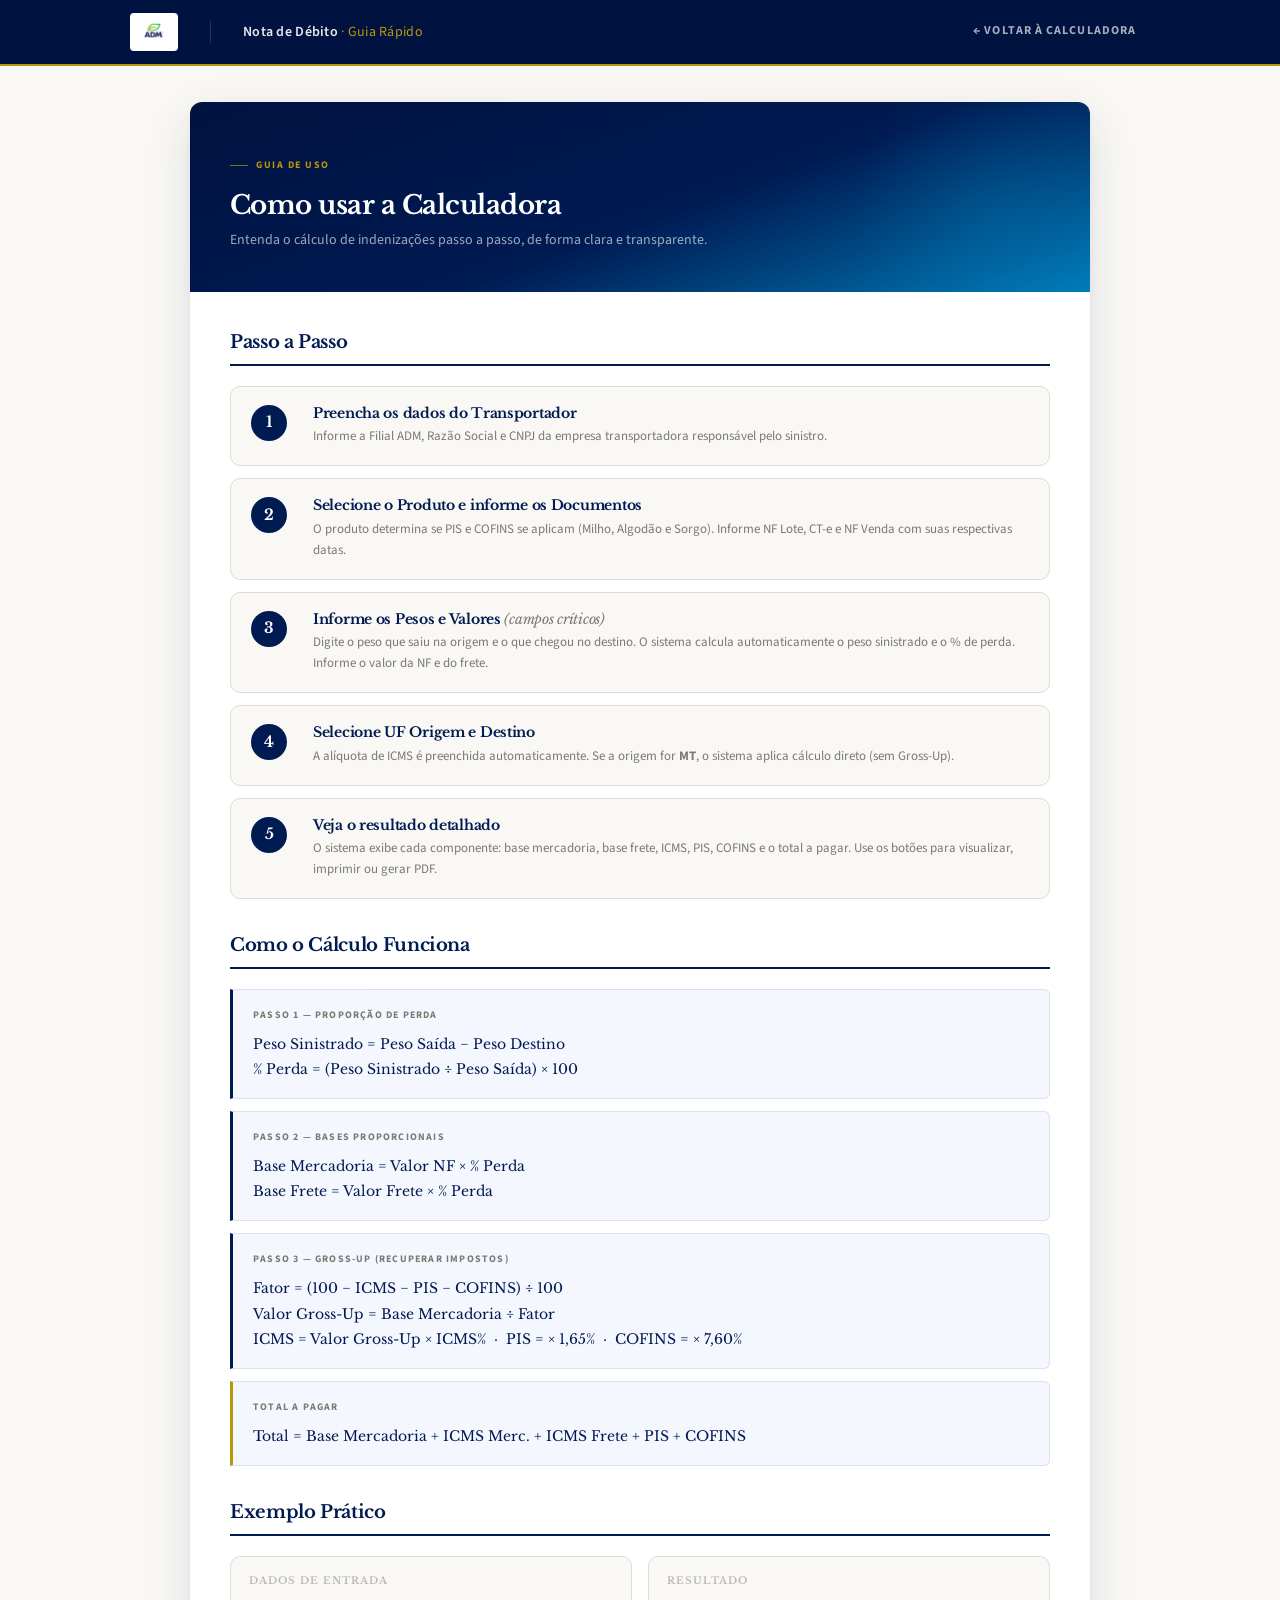
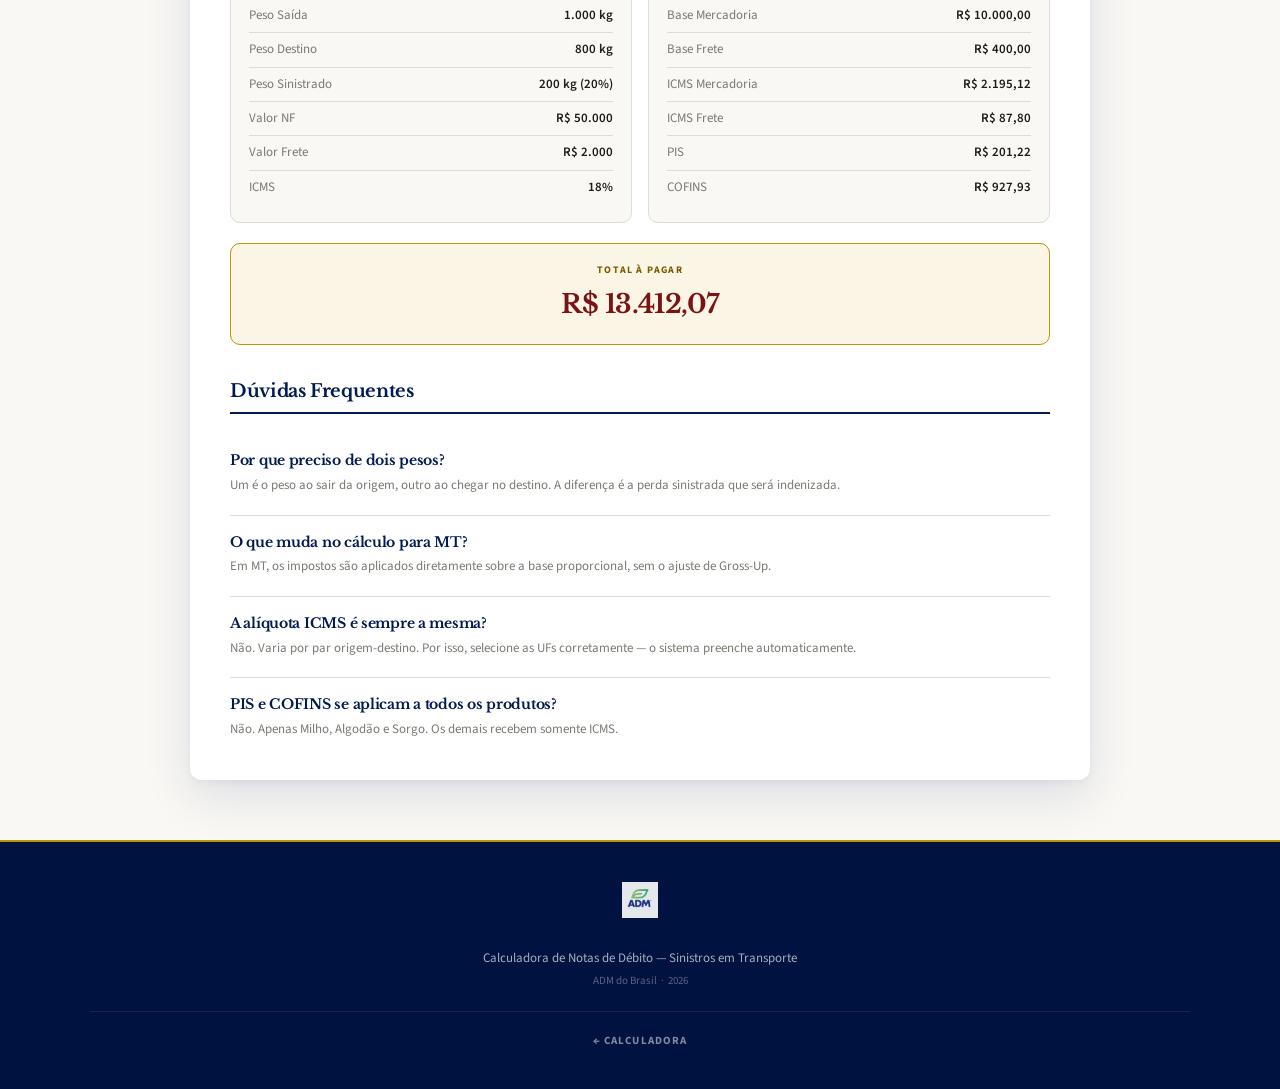
==== paginas/guia_rapido.html @ 2f870be3 "deploy disponibilizar calculadora de ICMS para sinistro de mercadoria  - exporttax repository" ====
<!DOCTYPE html>
<html lang="pt-BR">
<head>
  <meta charset="UTF-8">
  <meta name="viewport" content="width=device-width, initial-scale=1.0">
  <title>Guia Rápido — Nota de Débito · ADM</title>
  <link rel="icon" type="image/png" href="../img/adm-logo.png">
  <link rel="stylesheet" href="../css/style.css">
  <link rel="stylesheet" href="../css/guia.css">
</head>
<body>

<!-- ═══════════════ NAVBAR ═══════════════ -->
<nav class="navbar">
  <div class="navbar-container">
    <div class="navbar-brand">
      <div class="navbar-logo-wrap">
        <img src="../img/adm-logo.png" alt="ADM">
      </div>
      <div class="navbar-divider"></div>
      <h1 class="navbar-title">Nota de Débito <span>· Guia Rápido</span></h1>
    </div>
    <ul class="navbar-links">
      <li><a href="../index.html">← Voltar à Calculadora</a></li>
    </ul>
  </div>
</nav>

<!-- ═══════════════ CONTAINER ═══════════════ -->
<div class="guia-container">

  <!-- HERO -->
  <div class="guia-hero">
    <div class="guia-eyebrow">Guia de Uso</div>
    <h1>Como usar a Calculadora</h1>
    <p>Entenda o cálculo de indenizações passo a passo, de forma clara e transparente.</p>
  </div>

  <!-- CORPO -->
  <div class="guia-body">

    <h2 class="section-title">Passo a Passo</h2>
    <div class="passos">
      <div class="passo">
        <div class="passo-num">1</div>
        <div>
          <h3>Preencha os dados do Transportador</h3>
          <p>Informe a Filial ADM, Razão Social e CNPJ da empresa transportadora responsável pelo sinistro.</p>
        </div>
      </div>
      <div class="passo">
        <div class="passo-num">2</div>
        <div>
          <h3>Selecione o Produto e informe os Documentos</h3>
          <p>O produto determina se PIS e COFINS se aplicam (Milho, Algodão e Sorgo). Informe NF Lote, CT-e e NF Venda com suas respectivas datas.</p>
        </div>
      </div>
      <div class="passo">
        <div class="passo-num">3</div>
        <div>
          <h3>Informe os Pesos e Valores <em class="passo-obs">(campos críticos)</em></h3>
          <p>Digite o peso que saiu na origem e o que chegou no destino. O sistema calcula automaticamente o peso sinistrado e o % de perda. Informe o valor da NF e do frete.</p>
        </div>
      </div>
      <div class="passo">
        <div class="passo-num">4</div>
        <div>
          <h3>Selecione UF Origem e Destino</h3>
          <p>A alíquota de ICMS é preenchida automaticamente. Se a origem for <strong>MT</strong>, o sistema aplica cálculo direto (sem Gross-Up).</p>
        </div>
      </div>
      <div class="passo">
        <div class="passo-num">5</div>
        <div>
          <h3>Veja o resultado detalhado</h3>
          <p>O sistema exibe cada componente: base mercadoria, base frete, ICMS, PIS, COFINS e o total a pagar. Use os botões para visualizar, imprimir ou gerar PDF.</p>
        </div>
      </div>
    </div>

    <h2 class="section-title">Como o Cálculo Funciona</h2>

    <div class="formula">
      <span class="formula-label">Passo 1 — Proporção de perda</span>
      Peso Sinistrado = Peso Saída − Peso Destino<br>
      % Perda = (Peso Sinistrado ÷ Peso Saída) × 100
    </div>
    <div class="formula">
      <span class="formula-label">Passo 2 — Bases proporcionais</span>
      Base Mercadoria = Valor NF × % Perda<br>
      Base Frete = Valor Frete × % Perda
    </div>
    <div class="formula">
      <span class="formula-label">Passo 3 — Gross-Up (recuperar impostos)</span>
      Fator = (100 − ICMS − PIS − COFINS) ÷ 100<br>
      Valor Gross-Up = Base Mercadoria ÷ Fator<br>
      ICMS = Valor Gross-Up × ICMS% &nbsp;·&nbsp; PIS = × 1,65% &nbsp;·&nbsp; COFINS = × 7,60%
    </div>
    <div class="formula formula-gold">
      <span class="formula-label">Total a Pagar</span>
      Total = Base Mercadoria + ICMS Merc. + ICMS Frete + PIS + COFINS
    </div>

    <h2 class="section-title">Exemplo Prático</h2>

    <div class="exemplo-grid">
      <div class="exemplo-col">
        <h4>Dados de Entrada</h4>
        <div class="ex-linha"><span class="el">Peso Saída</span><span class="ev">1.000 kg</span></div>
        <div class="ex-linha"><span class="el">Peso Destino</span><span class="ev">800 kg</span></div>
        <div class="ex-linha"><span class="el">Peso Sinistrado</span><span class="ev">200 kg (20%)</span></div>
        <div class="ex-linha"><span class="el">Valor NF</span><span class="ev">R$ 50.000</span></div>
        <div class="ex-linha"><span class="el">Valor Frete</span><span class="ev">R$ 2.000</span></div>
        <div class="ex-linha"><span class="el">ICMS</span><span class="ev">18%</span></div>
      </div>
      <div class="exemplo-col">
        <h4>Resultado</h4>
        <div class="ex-linha"><span class="el">Base Mercadoria</span><span class="ev">R$ 10.000,00</span></div>
        <div class="ex-linha"><span class="el">Base Frete</span><span class="ev">R$ 400,00</span></div>
        <div class="ex-linha"><span class="el">ICMS Mercadoria</span><span class="ev">R$ 2.195,12</span></div>
        <div class="ex-linha"><span class="el">ICMS Frete</span><span class="ev">R$ 87,80</span></div>
        <div class="ex-linha"><span class="el">PIS</span><span class="ev">R$ 201,22</span></div>
        <div class="ex-linha"><span class="el">COFINS</span><span class="ev">R$ 927,93</span></div>
      </div>
    </div>

    <div class="total-box">
      <div class="tl">Total à Pagar</div>
      <div class="tv">R$ 13.412,07</div>
    </div>

    <h2 class="section-title">Dúvidas Frequentes</h2>

    <div class="faq-item">
      <h3>Por que preciso de dois pesos?</h3>
      <p>Um é o peso ao sair da origem, outro ao chegar no destino. A diferença é a perda sinistrada que será indenizada.</p>
    </div>
    <div class="faq-item">
      <h3>O que muda no cálculo para MT?</h3>
      <p>Em MT, os impostos são aplicados diretamente sobre a base proporcional, sem o ajuste de Gross-Up.</p>
    </div>
    <div class="faq-item">
      <h3>A alíquota ICMS é sempre a mesma?</h3>
      <p>Não. Varia por par origem-destino. Por isso, selecione as UFs corretamente — o sistema preenche automaticamente.</p>
    </div>
    <div class="faq-item">
      <h3>PIS e COFINS se aplicam a todos os produtos?</h3>
      <p>Não. Apenas Milho, Algodão e Sorgo. Os demais recebem somente ICMS.</p>
    </div>

  </div><!-- /guia-body -->
</div><!-- /guia-container -->

<!-- ═══════════════ FOOTER ═══════════════ -->
<footer class="footer">
  <div class="footer-content">
    <div class="footer-brand">
      <img src="../img/adm-logo.png" alt="ADM">
    </div>
    <div class="footer-center">
      <p>Calculadora de Notas de Débito &mdash; Sinistros em Transporte<br>
      <span>ADM do Brasil &nbsp;·&nbsp; 2026</span></p>
    </div>
    <ul class="footer-links">
      <li><a href="../index.html">← Calculadora</a></li>
    </ul>
  </div>
</footer>

</body>
</html>
---- css/style.css ----
/* ============================================================
   ADM NOTA DE DÉBITO — ENTERPRISE DESIGN SYSTEM
   Style: Swiss Modernism 2.0 · Trust & Authority
   Palette: Corporate Navy · Ivory · Gold
   Typography: Libre Baskerville + Source Sans 3
   ============================================================ */

@import url('https://fonts.googleapis.com/css2?family=Libre+Baskerville:ital,wght@0,400;0,700;1,400&family=Source+Sans+3:wght@300;400;500;600;700&display=swap');

/* ── TOKENS ─────────────────────────────────────────────── */
:root {
  --navy:        #001A52;
  --navy-dark:   #001240;
  --navy-deep:   #001240;
  --navy-mid:    #02337F;
  --sky:         #007DBA;

  --ivory:       #F9F8F4;
  --white:       #FFFFFF;
  --paper:       #F3F2EE;

  --gold:        #B8960C;
  --gold-light:  #E8D088;
  --gold-pale:   #FAF5E4;

  --leaf:        #B8960C;
  --sage:        #C8A951;

  --gray-50:     #F5F5F3;
  --gray-100:    #E8E8E4;
  --gray-300:    #BBBBB4;
  --gray-500:    #7A7A72;
  --gray-700:    #3E3E38;
  --gray-900:    #1C1C18;

  --danger:      #7A1414;
  --warning-bg:  #FDF8EC;
  --warning-bd:  #C8A951;
  --warning-tx:  #7A5A00;

  --font-serif:  'Libre Baskerville', Georgia, serif;
  --font-sans:   'Source Sans 3', 'Helvetica Neue', Arial, sans-serif;

  --radius-sm:   2px;
  --radius:      3px;
  --radius-md:   6px;
  --radius-lg:   10px;

  --shadow-xs:   0 1px 2px rgba(1,33,105,0.06);
  --shadow-sm:   0 2px 8px rgba(1,33,105,0.08);
  --shadow-md:   0 6px 20px rgba(1,33,105,0.12);
  --shadow-lg:   0 16px 48px rgba(1,33,105,0.16);

  --border:      #DDDDD6;
  --transition:  0.18s cubic-bezier(0.4,0,0.2,1);
}

/* ── RESET ───────────────────────────────────────────────── */
*,*::before,*::after { box-sizing:border-box; margin:0; padding:0; }

html { scroll-behavior: smooth; }

body {
  font-family: var(--font-sans);
  font-size: 15px;
  line-height: 1.65;
  color: var(--gray-700);
  background: var(--ivory);
  -webkit-font-smoothing: antialiased;
  min-height: 100vh;
}

/* ── TYPOGRAPHY ──────────────────────────────────────────── */
h1,h2,h3,h4 {
  font-family: var(--font-serif);
  color: var(--navy);
  line-height: 1.2;
  letter-spacing: -0.02em;
}
h1 { font-size: 28px; }
h2 { font-size: 20px; }
h3 { font-size: 16px; }

/* ── NAVBAR ──────────────────────────────────────────────── */
.navbar {
  background: var(--navy-dark);
  position: sticky;
  top: 0;
  z-index: 100;
  border-bottom: 2px solid var(--gold);
}

.navbar-container {
  max-width: 1100px;
  margin: 0 auto;
  padding: 0 40px;
  height: 64px;
  display: flex;
  align-items: center;
  justify-content: space-between;
}

.navbar-brand {
  display: flex;
  align-items: center;
  gap: 16px;
}

.navbar-brand .logo-wrap {
  background: white;
  border-radius: var(--radius-sm);
  padding: 5px 10px;
  display: flex;
  align-items: center;
  line-height: 0;
}

.navbar-brand .logo-wrap img {
  height: 28px;
  width: auto;
  display: block;
}

.navbar-brand h1 {
  font-family: var(--font-sans);
  font-size: 14px;
  font-weight: 600;
  color: rgba(255,255,255,0.9);
  letter-spacing: 0.02em;
  margin: 0;
}

.navbar-brand h1 span {
  color: var(--gold);
  font-weight: 400;
}

.navbar-divider {
  width: 1px;
  height: 22px;
  background: rgba(255,255,255,0.15);
}

.navbar-links {
  list-style: none;
  display: flex;
  gap: 2px;
}

.navbar-links a {
  display: block;
  padding: 8px 14px;
  font-family: var(--font-sans);
  font-size: 12px;
  font-weight: 700;
  letter-spacing: 0.09em;
  text-transform: uppercase;
  color: rgba(255,255,255,0.65);
  text-decoration: none;
  border-radius: var(--radius-sm);
  transition: var(--transition);
  border-bottom: 2px solid transparent;
}

.navbar-links a:hover {
  color: white;
  background: rgba(255,255,255,0.07);
}

.navbar-links a.active {
  color: white;
  border-bottom-color: var(--gold);
}
/* ── NAVBAR — COMPONENTES ──────────────────────────────── */
.navbar-logo-wrap {
  background: white;
  border-radius: 4px;
  padding: 5px 10px;
  display: flex;
  align-items: center;
  flex-shrink: 0;
  line-height: 0;
}

.navbar-logo-wrap img {
  height: 28px;
  width: auto;
  display: block;
}

.navbar-divider {
  width: 1px;
  height: 22px;
  background: rgba(255, 255, 255, 0.15);
  margin: 0 16px;
  flex-shrink: 0;
}

.navbar-title {
  margin: 0;
  font-family: var(--font-sans);
  font-size: 14px;
  font-weight: 600;
  color: rgba(255, 255, 255, 0.9);
  letter-spacing: 0.02em;
}

.navbar-title span {
  color: var(--gold);
  font-weight: 400;
}


/* ── LAYOUT ──────────────────────────────────────────────── */
/* Container "painel flutuante" — o quadrado branco com sombra */
.container {
  max-width: 1100px;
  margin: 40px auto;
  background: var(--white);
  border-radius: 12px;
  box-shadow: 0 4px 6px rgba(1,33,105,0.04), 0 16px 48px rgba(1,33,105,0.12);
  overflow: hidden;
  animation: fadeUp 0.35s cubic-bezier(0.4,0,0.2,1) both;
}

@keyframes fadeUp {
  from { opacity:0; transform:translateY(14px); }
  to   { opacity:1; transform:translateY(0); }
}

.site-wrap {
  max-width: 1100px;
  margin: 0 auto;
  padding: 40px 40px 80px;
}

@media (max-width: 768px) {
  .navbar-container { padding: 0 20px; }
  .site-wrap { padding: 24px 20px 60px; }
}

/* ── HERO ────────────────────────────────────────────────── */
.page-hero {
  background: var(--navy-dark);
  padding: 52px 40px 44px;
  position: relative;
  overflow: hidden;
}

/* linha dourada decorativa */
.page-hero::after {
  content: '';
  position: absolute;
  left: 0; bottom: 0; right: 0;
  height: 1px;
  background: linear-gradient(90deg, transparent, var(--gold), transparent);
  opacity: 0.5;
}

/* círculos sutis */
.page-hero-circle {
  position: absolute;
  border-radius: 50%;
  pointer-events: none;
}
.page-hero-circle.c1 {
  right: -80px; bottom: -80px;
  width: 360px; height: 360px;
  background: radial-gradient(circle, rgba(0,125,186,0.18) 0%, transparent 70%);
}
.page-hero-circle.c2 {
  right: 120px; top: -60px;
  width: 220px; height: 220px;
  background: radial-gradient(circle, rgba(200,169,81,0.1) 0%, transparent 70%);
}

.hero-eyebrow {
  display: inline-flex;
  align-items: center;
  gap: 8px;
  margin-bottom: 20px;
  font-family: var(--font-sans);
  font-size: 10px;
  font-weight: 700;
  letter-spacing: 0.15em;
  text-transform: uppercase;
  color: var(--gold);
}

.hero-eyebrow::before {
  content: '';
  display: block;
  width: 20px;
  height: 1px;
  background: var(--gold);
  opacity: 0.6;
}

.page-hero h1 {
  color: white;
  font-size: 30px;
  font-weight: 700;
  margin-bottom: 10px;
  font-family: var(--font-serif);
}

.page-hero h1 em {
  color: var(--gold);
  font-style: italic;
}

.page-hero p {
  color: rgba(255,255,255,0.58);
  font-size: 14px;
  letter-spacing: 0.02em;
  margin: 0;
}

/* ── SECTION DIVIDER ─────────────────────────────────────── */
.sect-divider {
  display: flex;
  align-items: center;
  gap: 14px;
  margin: 32px 0 18px;
}

.sect-divider::before,
.sect-divider::after {
  content: ''; flex: 1;
  height: 1px;
  background: var(--border);
}

.sect-divider span {
  font-size: 10px;
  font-weight: 700;
  letter-spacing: 0.14em;
  text-transform: uppercase;
  color: var(--gray-300);
  white-space: nowrap;
}

/* ── CARDS ───────────────────────────────────────────────── */
.card {
  background: var(--white);
  border: 1px solid var(--border);
  border-radius: var(--radius-lg);
  box-shadow: var(--shadow-xs);
  margin-bottom: 20px;
  overflow: hidden;
  transition: box-shadow var(--transition);
}

.card:hover { box-shadow: var(--shadow-sm); }

.card-header {
  display: flex;
  align-items: center;
  gap: 14px;
  padding: 18px 24px;
  background: var(--ivory);
  border-bottom: 1px solid var(--border);
  position: relative;
}

.card-header::before {
  content: '';
  position: absolute;
  left: 0; top: 0; bottom: 0;
  width: 3px;
  background: var(--navy);
}

.card-icon {
  width: 32px; height: 32px;
  background: var(--navy);
  border-radius: var(--radius);
  display: flex; align-items: center; justify-content: center;
  flex-shrink: 0;
  color: white;
}

.card-icon svg { width: 16px; height: 16px; fill: none; stroke: white; stroke-width: 1.8; stroke-linecap: round; stroke-linejoin: round; }

.card-header h2 {
  font-family: var(--font-sans);
  font-size: 13px;
  font-weight: 700;
  letter-spacing: 0.08em;
  text-transform: uppercase;
  color: var(--navy);
  margin: 0;
}

.card-body { padding: 24px; }

/* card accent variants */
.card-primary  .card-header::before { background: var(--navy); }
.card-info     .card-header::before { background: var(--sky); }
.card-warning  .card-header::before { background: var(--gold); }
.card-success  .card-header::before { background: var(--gold); }
.card-secondary .card-header::before { background: var(--gray-300); }
.card-result   .card-header::before { background: var(--danger); }
.card-result:hover { box-shadow: var(--shadow-sm); }

/* ── FORM ────────────────────────────────────────────────── */
.form-row {
  display: flex;
  gap: 20px;
  flex-wrap: wrap;
}

.form-row .form-group { flex: 1; min-width: 200px; }

.form-group { margin-bottom: 20px; }

label {
  display: block;
  font-size: 11px;
  font-weight: 700;
  letter-spacing: 0.1em;
  text-transform: uppercase;
  color: var(--gray-500);
  margin-bottom: 6px;
}

input, select {
  width: 100%;
  padding: 10px 13px;
  font-family: var(--font-sans);
  font-size: 14px;
  color: var(--gray-900);
  background: var(--white);
  border: 1.5px solid var(--gray-100);
  border-radius: var(--radius);
  transition: border-color var(--transition), box-shadow var(--transition);
  appearance: none;
  -webkit-appearance: none;
}

select {
  background-image: url("data:image/svg+xml,%3Csvg xmlns='http://www.w3.org/2000/svg' width='12' height='8'%3E%3Cpath d='M1 1l5 5 5-5' stroke='%237A7A72' stroke-width='1.5' fill='none' stroke-linecap='round'/%3E%3C/svg%3E");
  background-repeat: no-repeat;
  background-position: right 13px center;
  padding-right: 36px;
  cursor: pointer;
}

input::placeholder { color: var(--gray-300); font-weight: 300; }

input:hover, select:hover { border-color: var(--sky); }

input:focus, select:focus {
  outline: none;
  border-color: var(--navy);
  box-shadow: 0 0 0 3px rgba(1,33,105,0.09);
}

input[readonly] {
  background: var(--gray-50);
  border-color: var(--gray-100);
  color: var(--gray-700);
  font-weight: 600;
  cursor: default;
}

input[readonly]:hover, input[readonly]:focus {
  border-color: var(--gray-100);
  box-shadow: none;
}

/* ── GRID PESOS ──────────────────────────────────────────── */
.grid-pesos {
  display: grid;
  grid-template-columns: repeat(4, 1fr);
  gap: 16px;
  margin-bottom: 20px;
}

@media (max-width: 900px) { .grid-pesos { grid-template-columns: 1fr 1fr; } }
@media (max-width: 520px) { .grid-pesos { grid-template-columns: 1fr; } }

/* ── INFO BOXES ──────────────────────────────────────────── */
.info-box {
  display: flex;
  align-items: flex-start;
  gap: 12px;
  background: #EEF4FF;
  border-left: 3px solid var(--navy);
  border-radius: 0 var(--radius) var(--radius) 0;
  padding: 12px 16px;
  margin-bottom: 18px;
  font-size: 13px;
  color: var(--navy);
  line-height: 1.5;
}

.info-box svg { width:16px; height:16px; flex-shrink:0; margin-top:1px; stroke:var(--navy); fill:none; stroke-width:2; stroke-linecap:round; }

.info-box-warning {
  background: var(--warning-bg);
  border-left-color: var(--warning-bd);
  color: var(--warning-tx);
}

.info-box-warning svg { stroke: var(--warning-bd); }

.aviso-inline {
  display: flex;
  align-items: center;
  gap: 10px;
  background: var(--warning-bg);
  border-left: 3px solid var(--warning-bd);
  border-radius: 0 var(--radius) var(--radius) 0;
  padding: 11px 16px;
  font-size: 13px;
  color: var(--warning-tx);
  font-weight: 500;
  margin-bottom: 18px;
}

/* ── RESULTADO ───────────────────────────────────────────── */
.detalhe-bloco {
  background: #F5F7FF;
  border: 1px solid rgba(1,33,105,0.09);
  border-left: 3px solid var(--navy);
  border-radius: 0 var(--radius-md) var(--radius-md) 0;
  padding: 18px 22px;
  margin-bottom: 14px;
}

.detalhe-titulo {
  font-size: 10px;
  font-weight: 700;
  letter-spacing: 0.12em;
  text-transform: uppercase;
  color: var(--navy);
  margin-bottom: 12px;
  padding-bottom: 10px;
  border-bottom: 1px solid rgba(1,33,105,0.08);
}

.detalhe-linha {
  display: flex;
  justify-content: space-between;
  align-items: center;
  padding: 9px 0;
  border-bottom: 1px solid rgba(1,33,105,0.05);
  font-size: 14px;
}

.detalhe-linha:last-child { border-bottom: none; padding-bottom: 0; }
.detalhe-linha.indent { padding-left: 16px; }
.detalhe-linha .dl { color: var(--gray-500); }
.detalhe-linha .dv {
  font-family: var(--font-serif);
  font-weight: 700;
  color: var(--navy);
  font-size: 15px;
  letter-spacing: -0.02em;
}

/* resultado cards */
.resultado-grid {
  display: grid;
  grid-template-columns: 1fr 1fr;
  gap: 16px;
  margin-bottom: 22px;
}

@media (max-width: 560px) { .resultado-grid { grid-template-columns: 1fr; } }

.res-card {
  background: var(--gray-50);
  border: 1px solid var(--border);
  border-radius: var(--radius-md);
  padding: 18px 20px;
}

.res-card label {
  font-size: 10px;
  font-weight: 700;
  letter-spacing: 0.12em;
  text-transform: uppercase;
  color: var(--gray-300);
  margin-bottom: 6px;
  display: block;
}

.res-card input[readonly] {
  border: none;
  background: transparent;
  padding: 0;
  font-size: 20px;
  font-family: var(--font-serif);
  font-weight: 700;
  color: var(--navy);
  width: 100%;
  box-shadow: none;
}

.res-card input[readonly]:hover,
.res-card input[readonly]:focus { box-shadow: none; outline: none; border: none; }

.res-card.total {
  background: var(--gold-pale);
  border: 1.5px solid var(--gold);
  grid-column: 1 / -1;
}

.res-card.total label { color: var(--warning-tx); }

.res-card.total input[readonly] {
  font-size: 28px;
  color: var(--danger);
}

/* ── BUTTONS ─────────────────────────────────────────────── */
.botoes-acao {
  display: flex;
  gap: 12px;
  flex-wrap: wrap;
  margin-top: 24px;
}

.btn {
  display: inline-flex;
  align-items: center;
  justify-content: center;
  gap: 8px;
  padding: 11px 24px;
  font-family: var(--font-sans);
  font-size: 12px;
  font-weight: 700;
  letter-spacing: 0.09em;
  text-transform: uppercase;
  border: 2px solid transparent;
  border-radius: var(--radius);
  cursor: pointer;
  transition: var(--transition);
  flex: 1;
  min-width: 140px;
}

.btn svg { width:15px; height:15px; stroke:currentColor; fill:none; stroke-width:1.8; stroke-linecap:round; }

.btn:active { transform: translateY(1px); }

.btn-primary {
  background: var(--navy);
  color: white;
  border-color: var(--navy);
}
.btn-primary:hover { background: var(--navy-dark); border-color: var(--navy-dark); box-shadow: var(--shadow-sm); }

.btn-secondary {
  background: white;
  color: var(--navy);
  border-color: var(--navy);
}
.btn-secondary:hover { background: var(--navy); color: white; }

.btn-tertiary {
  background: var(--navy-mid);
  color: white;
  border-color: var(--navy-mid);
}
.btn-tertiary:hover { background: #001240; border-color: #001240; box-shadow: var(--shadow-sm); }

/* ── FAQ ─────────────────────────────────────────────────── */
.faq-item {
  padding: 20px 0;
  border-bottom: 1px solid var(--gray-100);
}
.faq-item:last-child { border-bottom: none; padding-bottom: 0; }

.faq-item h3 {
  font-family: var(--font-serif);
  font-size: 15px;
  color: var(--navy);
  margin-bottom: 7px;
  transition: color var(--transition);
}

.faq-item:hover h3 { color: var(--sky); }

.faq-item p {
  font-size: 14px;
  color: var(--gray-500);
  line-height: 1.65;
  margin: 0;
}

/* ── INVOICE ─────────────────────────────────────────────── */
.invoice {
  background: white;
  padding: 48px;
  border: 1px solid var(--border);
  border-radius: var(--radius-lg);
  font-family: var(--font-sans);
}

/* ── FOOTER ──────────────────────────────────────────────── */
.footer {
  background: var(--navy-dark);
  border-top: 2px solid var(--gold);
  padding: 40px 40px 36px;
  margin-top: 60px;
}

.footer-content {
  max-width: 1100px;
  margin: 0 auto;
  display: flex;
  flex-direction: column;
  align-items: center;
  gap: 20px;
  text-align: center;
}

.footer-brand img {
  height: 36px;
  width: auto;
  mix-blend-mode: screen;
  opacity: 0.9;
}

.footer-center p {
  font-size: 13px;
  color: rgba(255,255,255,0.65);
  margin: 0;
  line-height: 1.7;
}

.footer-center p span {
  font-size: 11px;
  color: rgba(255,255,255,0.35);
}

.footer-links {
  display: flex;
  gap: 32px;
  list-style: none;
  flex-wrap: wrap;
  justify-content: center;
  padding-top: 16px;
  border-top: 1px solid rgba(255,255,255,0.08);
  width: 100%;
}

.footer-links a {
  font-size: 11px;
  font-weight: 700;
  letter-spacing: 0.1em;
  text-transform: uppercase;
  color: rgba(255,255,255,0.5);
  text-decoration: none;
  transition: color var(--transition);
}

.footer-links a:hover { color: var(--gold); }

@media (max-width: 640px) {
  .footer-content { flex-direction: column; text-align: center; }
  .footer-links { justify-content: center; flex-wrap: wrap; }
  .navbar-links { display: none; }
}

/* ── PRINT ───────────────────────────────────────────────── */
@media print {
  .navbar, .footer, .botoes-acao { display: none !important; }
  body { background: white; }
  .card { box-shadow: none; break-inside: avoid; }
  .invoice { border: none; padding: 0; }
}
---- css/guia.css ----
/* ============================================================
   GUIA.CSS — Guia Rápido de Uso
   Estilos específicos do guia_rapido.html
   Depende de: style.css
   ============================================================ */

/* ── WRAPPER DO GUIA ───────────────────────────────────── */
.guia-container {
    max-width: 900px;
    margin: 36px auto;
    background: var(--white);
    border-radius: 12px;
    box-shadow: 0 4px 6px rgba(1, 33, 105, 0.04),
                0 16px 48px rgba(1, 33, 105, 0.12);
    overflow: hidden;
    animation: fadeUp 0.35s cubic-bezier(0.4, 0, 0.2, 1) both;
}

/* ── HERO DO GUIA ──────────────────────────────────────── */
.guia-hero {
    background: linear-gradient(160deg, #001240 0%, #001A52 55%, #007DBA 100%);
    padding: 48px 40px 40px;
    position: relative;
    overflow: hidden;
}

.guia-hero::after {
    content: '';
    position: absolute;
    right: -40px;
    bottom: -60px;
    width: 280px;
    height: 280px;
    border-radius: 50%;
    background: radial-gradient(circle, rgba(0, 125, 186, 0.2) 0%, transparent 70%);
    pointer-events: none;
}

.guia-eyebrow {
    display: inline-flex;
    align-items: center;
    gap: 8px;
    font-size: 10px;
    font-weight: 700;
    letter-spacing: 0.15em;
    text-transform: uppercase;
    color: var(--gold);
    margin-bottom: 16px;
}

.guia-eyebrow::before {
    content: '';
    display: block;
    width: 18px;
    height: 1px;
    background: var(--gold);
    opacity: 0.7;
}

.guia-hero h1 {
    color: var(--white);
    font-family: var(--font-serif);
    font-size: 26px;
    margin-bottom: 8px;
    letter-spacing: -0.02em;
}

.guia-hero p {
    color: rgba(255, 255, 255, 0.62);
    font-size: 14px;
    margin: 0;
}

/* ── CORPO DO GUIA ─────────────────────────────────────── */
.guia-body {
    padding: 40px;
}

@media (max-width: 768px) {
    .guia-hero { padding: 36px 24px 32px; }
    .guia-body  { padding: 24px; }
}

/* ── TÍTULO DE SEÇÃO ───────────────────────────────────── */
.section-title {
    font-family: var(--font-serif);
    font-size: 18px;
    color: var(--navy);
    margin: 36px 0 20px;
    padding-bottom: 10px;
    border-bottom: 2px solid var(--navy);
}

.section-title:first-child { margin-top: 0; }

/* ── PASSOS ────────────────────────────────────────────── */
.passos { display: grid; gap: 12px; }

.passo {
    display: grid;
    grid-template-columns: 44px 1fr;
    gap: 18px;
    align-items: start;
    background: var(--ivory);
    border: 1px solid var(--border);
    border-radius: var(--radius-lg);
    padding: 18px 20px;
    transition: box-shadow var(--transition), transform var(--transition);
}

.passo:hover {
    box-shadow: 0 4px 16px rgba(1, 33, 105, 0.1);
    transform: translateX(3px);
}

.passo-num {
    width: 36px;
    height: 36px;
    background: var(--navy);
    color: var(--white);
    border-radius: 50%;
    display: flex;
    align-items: center;
    justify-content: center;
    font-family: var(--font-serif);
    font-size: 15px;
    font-weight: 700;
    flex-shrink: 0;
}

.passo h3 {
    font-size: 14px;
    color: var(--navy);
    margin-bottom: 5px;
}

.passo p {
    font-size: 13px;
    color: var(--gray-500);
    margin: 0;
    line-height: 1.6;
}

.passo-obs {
    font-weight: 400;
    color: var(--gray-500);
    font-style: italic;
}

/* ── BLOCOS DE FÓRMULA ─────────────────────────────────── */
.formula {
    background: #F5F7FF;
    border: 1px solid rgba(1, 33, 105, 0.1);
    border-left: 3px solid var(--navy);
    border-radius: 0 var(--radius-md) var(--radius-md) 0;
    padding: 16px 20px;
    margin: 12px 0;
    font-size: 14px;
    color: var(--navy);
    font-family: var(--font-serif);
    line-height: 1.8;
}

.formula.formula-gold {
    border-left-color: var(--gold);
}

.formula-label {
    font-family: var(--font-sans);
    font-size: 10px;
    font-weight: 700;
    letter-spacing: 0.12em;
    text-transform: uppercase;
    color: var(--gray-500);
    margin-bottom: 8px;
    display: block;
}

/* ── GRID DE EXEMPLO ───────────────────────────────────── */
.exemplo-grid {
    display: grid;
    grid-template-columns: 1fr 1fr;
    gap: 16px;
    margin: 16px 0;
}

@media (max-width: 600px) { .exemplo-grid { grid-template-columns: 1fr; } }

.exemplo-col {
    background: var(--ivory);
    border: 1px solid var(--border);
    border-radius: var(--radius-lg);
    padding: 18px;
}

.exemplo-col h4 {
    font-size: 10px;
    font-weight: 700;
    letter-spacing: 0.1em;
    text-transform: uppercase;
    color: var(--gray-300);
    margin-bottom: 12px;
}

.ex-linha {
    display: flex;
    justify-content: space-between;
    padding: 6px 0;
    border-bottom: 1px solid var(--border);
    font-size: 13px;
}

.ex-linha:last-child { border-bottom: none; }

.ex-linha .el { color: var(--gray-500); }
.ex-linha .ev { font-weight: 600; color: var(--gray-900); }

/* ── TOTAL DESTAQUE ────────────────────────────────────── */
.total-box {
    background: var(--gold-pale);
    border: 1.5px solid var(--gold);
    border-radius: var(--radius-lg);
    padding: 18px 24px;
    text-align: center;
    margin: 20px 0;
}

.total-box .tl {
    font-size: 10px;
    font-weight: 700;
    letter-spacing: 0.12em;
    text-transform: uppercase;
    color: var(--warning-tx);
    margin-bottom: 4px;
}

.total-box .tv {
    font-family: var(--font-serif);
    font-size: 26px;
    font-weight: 700;
    color: var(--danger);
    letter-spacing: -0.02em;
}

/* ── FAQ DO GUIA ───────────────────────────────────────── */
.faq-item {
    padding: 18px 0;
    border-bottom: 1px solid var(--border);
}

.faq-item:last-child { border-bottom: none; padding-bottom: 0; }

.faq-item h3 {
    font-family: var(--font-serif);
    font-size: 14px;
    color: var(--navy);
    margin-bottom: 6px;
    transition: color var(--transition);
}

.faq-item:hover h3 { color: var(--sky); }

.faq-item p {
    font-size: 13px;
    color: var(--gray-500);
    line-height: 1.65;
    margin: 0;
}
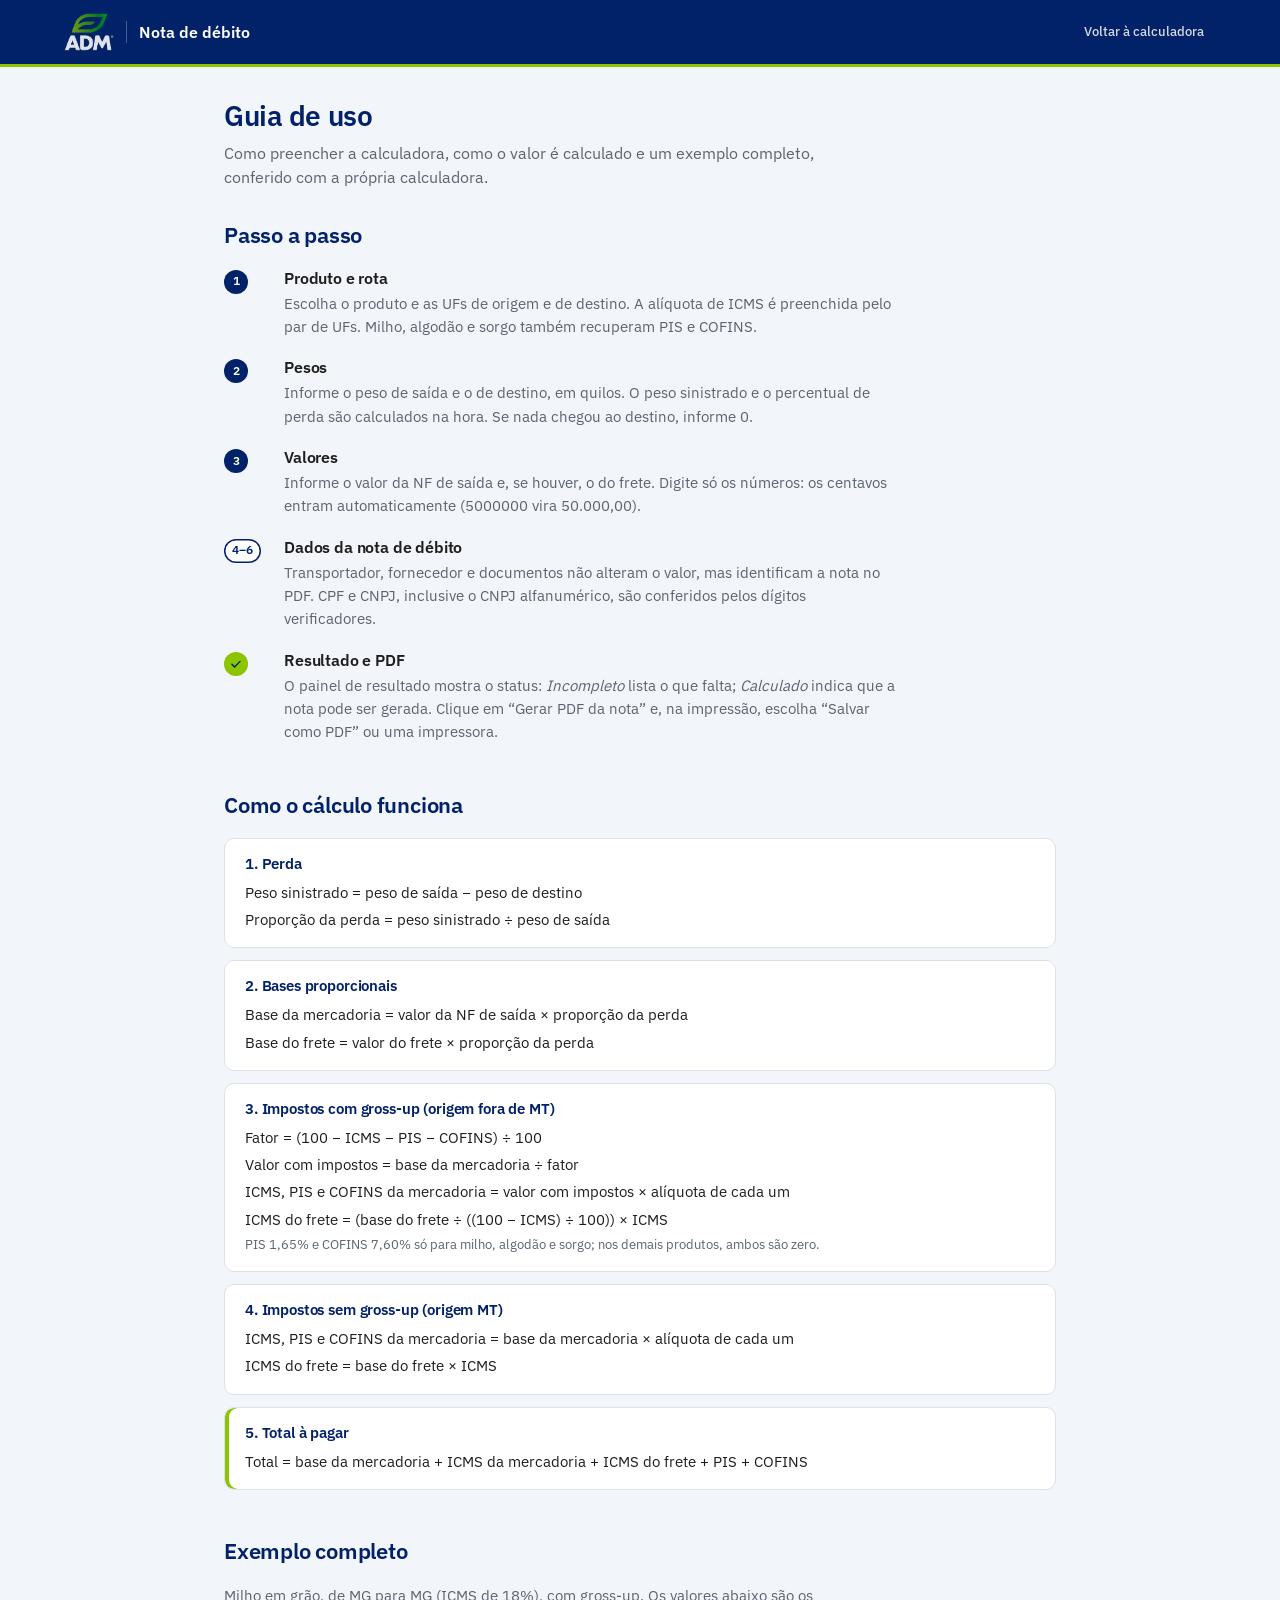
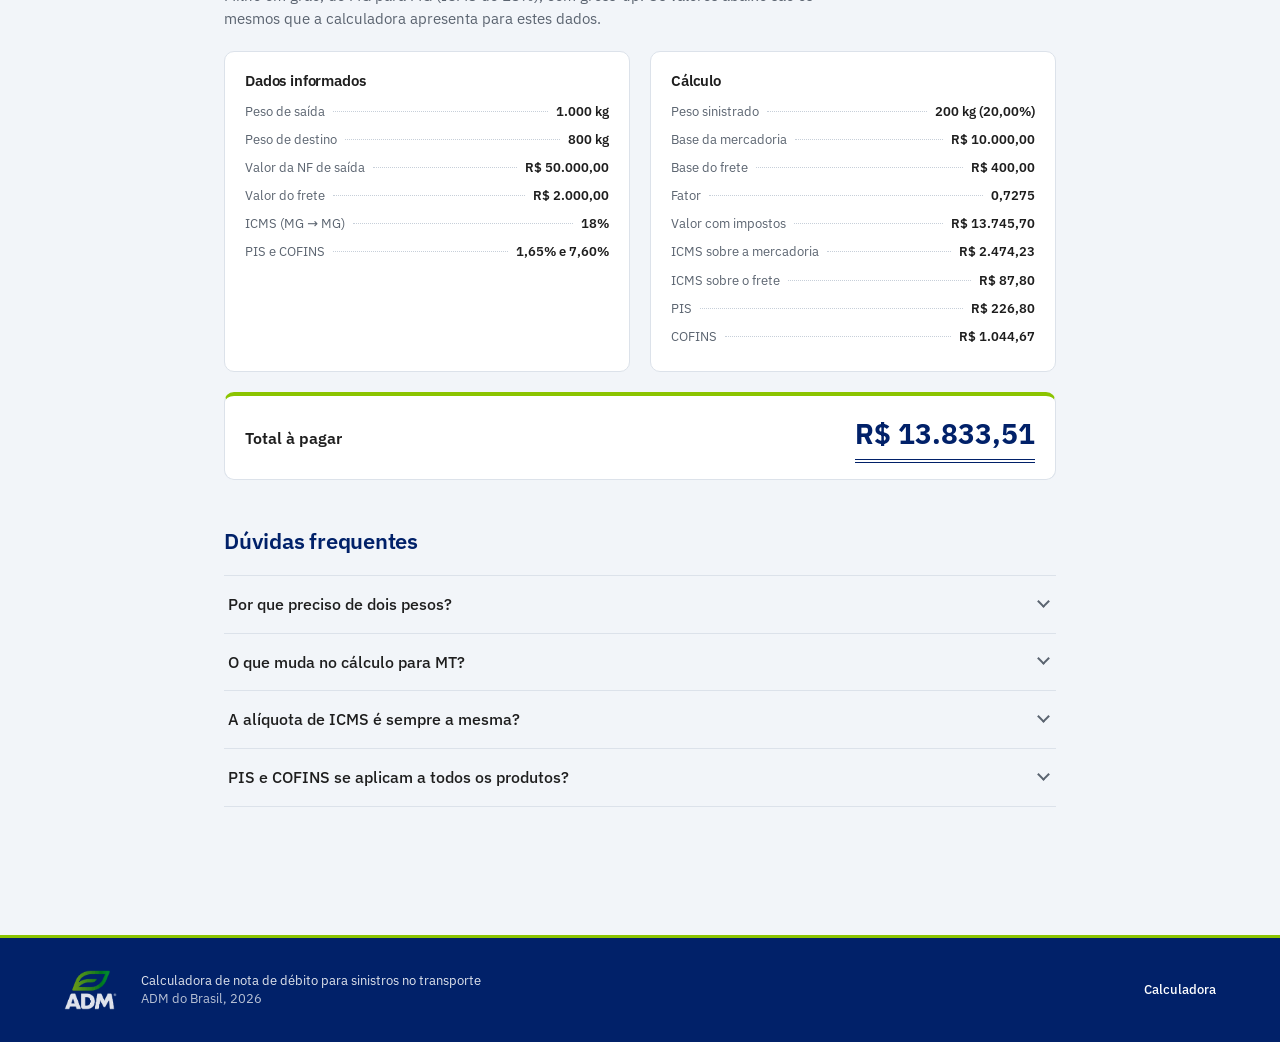
==== commit c5c48880: "Add files via upload" ====
--- a/paginas/guia_rapido.html
+++ b/paginas/guia_rapido.html
@@ -1,171 +1,195 @@
-<!DOCTYPE html>
-<html lang="pt-BR">
-<head>
-  <meta charset="UTF-8">
-  <meta name="viewport" content="width=device-width, initial-scale=1.0">
-  <title>Guia Rápido — Nota de Débito · ADM</title>
-  <link rel="icon" type="image/png" href="../img/adm-logo.png">
-  <link rel="stylesheet" href="../css/style.css">
-  <link rel="stylesheet" href="../css/guia.css">
-</head>
-<body>
-
-<!-- ═══════════════ NAVBAR ═══════════════ -->
-<nav class="navbar">
-  <div class="navbar-container">
-    <div class="navbar-brand">
-      <div class="navbar-logo-wrap">
-        <img src="../img/adm-logo.png" alt="ADM">
-      </div>
-      <div class="navbar-divider"></div>
-      <h1 class="navbar-title">Nota de Débito <span>· Guia Rápido</span></h1>
-    </div>
-    <ul class="navbar-links">
-      <li><a href="../index.html">← Voltar à Calculadora</a></li>
-    </ul>
-  </div>
-</nav>
-
-<!-- ═══════════════ CONTAINER ═══════════════ -->
-<div class="guia-container">
-
-  <!-- HERO -->
-  <div class="guia-hero">
-    <div class="guia-eyebrow">Guia de Uso</div>
-    <h1>Como usar a Calculadora</h1>
-    <p>Entenda o cálculo de indenizações passo a passo, de forma clara e transparente.</p>
-  </div>
-
-  <!-- CORPO -->
-  <div class="guia-body">
-
-    <h2 class="section-title">Passo a Passo</h2>
-    <div class="passos">
-      <div class="passo">
-        <div class="passo-num">1</div>
-        <div>
-          <h3>Preencha os dados do Transportador</h3>
-          <p>Informe a Filial ADM, Razão Social e CNPJ da empresa transportadora responsável pelo sinistro.</p>
-        </div>
-      </div>
-      <div class="passo">
-        <div class="passo-num">2</div>
-        <div>
-          <h3>Selecione o Produto e informe os Documentos</h3>
-          <p>O produto determina se PIS e COFINS se aplicam (Milho, Algodão e Sorgo). Informe NF Lote, CT-e e NF Venda com suas respectivas datas.</p>
-        </div>
-      </div>
-      <div class="passo">
-        <div class="passo-num">3</div>
-        <div>
-          <h3>Informe os Pesos e Valores <em class="passo-obs">(campos críticos)</em></h3>
-          <p>Digite o peso que saiu na origem e o que chegou no destino. O sistema calcula automaticamente o peso sinistrado e o % de perda. Informe o valor da NF e do frete.</p>
-        </div>
-      </div>
-      <div class="passo">
-        <div class="passo-num">4</div>
-        <div>
-          <h3>Selecione UF Origem e Destino</h3>
-          <p>A alíquota de ICMS é preenchida automaticamente. Se a origem for <strong>MT</strong>, o sistema aplica cálculo direto (sem Gross-Up).</p>
-        </div>
-      </div>
-      <div class="passo">
-        <div class="passo-num">5</div>
-        <div>
-          <h3>Veja o resultado detalhado</h3>
-          <p>O sistema exibe cada componente: base mercadoria, base frete, ICMS, PIS, COFINS e o total a pagar. Use os botões para visualizar, imprimir ou gerar PDF.</p>
-        </div>
-      </div>
-    </div>
-
-    <h2 class="section-title">Como o Cálculo Funciona</h2>
-
-    <div class="formula">
-      <span class="formula-label">Passo 1 — Proporção de perda</span>
-      Peso Sinistrado = Peso Saída − Peso Destino<br>
-      % Perda = (Peso Sinistrado ÷ Peso Saída) × 100
-    </div>
-    <div class="formula">
-      <span class="formula-label">Passo 2 — Bases proporcionais</span>
-      Base Mercadoria = Valor NF × % Perda<br>
-      Base Frete = Valor Frete × % Perda
-    </div>
-    <div class="formula">
-      <span class="formula-label">Passo 3 — Gross-Up (recuperar impostos)</span>
-      Fator = (100 − ICMS − PIS − COFINS) ÷ 100<br>
-      Valor Gross-Up = Base Mercadoria ÷ Fator<br>
-      ICMS = Valor Gross-Up × ICMS% &nbsp;·&nbsp; PIS = × 1,65% &nbsp;·&nbsp; COFINS = × 7,60%
-    </div>
-    <div class="formula formula-gold">
-      <span class="formula-label">Total a Pagar</span>
-      Total = Base Mercadoria + ICMS Merc. + ICMS Frete + PIS + COFINS
-    </div>
-
-    <h2 class="section-title">Exemplo Prático</h2>
-
-    <div class="exemplo-grid">
-      <div class="exemplo-col">
-        <h4>Dados de Entrada</h4>
-        <div class="ex-linha"><span class="el">Peso Saída</span><span class="ev">1.000 kg</span></div>
-        <div class="ex-linha"><span class="el">Peso Destino</span><span class="ev">800 kg</span></div>
-        <div class="ex-linha"><span class="el">Peso Sinistrado</span><span class="ev">200 kg (20%)</span></div>
-        <div class="ex-linha"><span class="el">Valor NF</span><span class="ev">R$ 50.000</span></div>
-        <div class="ex-linha"><span class="el">Valor Frete</span><span class="ev">R$ 2.000</span></div>
-        <div class="ex-linha"><span class="el">ICMS</span><span class="ev">18%</span></div>
-      </div>
-      <div class="exemplo-col">
-        <h4>Resultado</h4>
-        <div class="ex-linha"><span class="el">Base Mercadoria</span><span class="ev">R$ 10.000,00</span></div>
-        <div class="ex-linha"><span class="el">Base Frete</span><span class="ev">R$ 400,00</span></div>
-        <div class="ex-linha"><span class="el">ICMS Mercadoria</span><span class="ev">R$ 2.195,12</span></div>
-        <div class="ex-linha"><span class="el">ICMS Frete</span><span class="ev">R$ 87,80</span></div>
-        <div class="ex-linha"><span class="el">PIS</span><span class="ev">R$ 201,22</span></div>
-        <div class="ex-linha"><span class="el">COFINS</span><span class="ev">R$ 927,93</span></div>
-      </div>
-    </div>
-
-    <div class="total-box">
-      <div class="tl">Total à Pagar</div>
-      <div class="tv">R$ 13.412,07</div>
-    </div>
-
-    <h2 class="section-title">Dúvidas Frequentes</h2>
-
-    <div class="faq-item">
-      <h3>Por que preciso de dois pesos?</h3>
-      <p>Um é o peso ao sair da origem, outro ao chegar no destino. A diferença é a perda sinistrada que será indenizada.</p>
-    </div>
-    <div class="faq-item">
-      <h3>O que muda no cálculo para MT?</h3>
-      <p>Em MT, os impostos são aplicados diretamente sobre a base proporcional, sem o ajuste de Gross-Up.</p>
-    </div>
-    <div class="faq-item">
-      <h3>A alíquota ICMS é sempre a mesma?</h3>
-      <p>Não. Varia por par origem-destino. Por isso, selecione as UFs corretamente — o sistema preenche automaticamente.</p>
-    </div>
-    <div class="faq-item">
-      <h3>PIS e COFINS se aplicam a todos os produtos?</h3>
-      <p>Não. Apenas Milho, Algodão e Sorgo. Os demais recebem somente ICMS.</p>
-    </div>
-
-  </div><!-- /guia-body -->
-</div><!-- /guia-container -->
-
-<!-- ═══════════════ FOOTER ═══════════════ -->
-<footer class="footer">
-  <div class="footer-content">
-    <div class="footer-brand">
-      <img src="../img/adm-logo.png" alt="ADM">
-    </div>
-    <div class="footer-center">
-      <p>Calculadora de Notas de Débito &mdash; Sinistros em Transporte<br>
-      <span>ADM do Brasil &nbsp;·&nbsp; 2026</span></p>
-    </div>
-    <ul class="footer-links">
-      <li><a href="../index.html">← Calculadora</a></li>
-    </ul>
-  </div>
-</footer>
-
-</body>
-</html>+<!DOCTYPE html>
+<html lang="pt-BR">
+<head>
+  <meta charset="UTF-8">
+  <meta name="viewport" content="width=device-width, initial-scale=1.0">
+  <title>Guia de uso: nota de débito | ADM</title>
+  <meta name="theme-color" content="#012169">
+  <link rel="icon" type="image/png" href="../img/adm-logo.png">
+  <link rel="stylesheet" href="../css/style.css">
+  <link rel="stylesheet" href="../css/guia.css">
+</head>
+<body>
+
+<a class="skip-link" href="#conteudo">Pular para o conteúdo</a>
+
+<!-- ═══════════════ NAVBAR ═══════════════ -->
+<header class="navbar">
+  <div class="navbar-inner">
+    <a class="navbar-brand" href="../index.html">
+      <img class="navbar-logo" src="../img/adm-logo-negativo.png" alt="ADM" width="50" height="38">
+      <span class="navbar-title">Nota de débito</span>
+    </a>
+    <nav class="navbar-menu" aria-label="Navegação principal">
+      <ul class="navbar-links">
+        <li><a href="../index.html">Voltar à calculadora</a></li>
+      </ul>
+    </nav>
+  </div>
+</header>
+
+<main class="page guide" id="conteudo" tabindex="-1">
+
+  <header class="page-header">
+    <h1>Guia de uso</h1>
+    <p class="page-lead">Como preencher a calculadora, como o valor é calculado e um exemplo completo, conferido com a própria calculadora.</p>
+  </header>
+
+  <!-- ═══════════ PASSO A PASSO ═══════════ -->
+  <section class="guide-section" aria-labelledby="titulo-passos">
+    <h2 id="titulo-passos">Passo a passo</h2>
+    <ul class="steps">
+      <li class="steps-item">
+        <span class="step" aria-hidden="true">1</span>
+        <div>
+          <h3><span class="sr-only">Passo 1: </span>Produto e rota</h3>
+          <p>Escolha o produto e as UFs de origem e de destino. A alíquota de ICMS é preenchida pelo par de UFs. Milho, algodão e sorgo também recuperam PIS e COFINS.</p>
+        </div>
+      </li>
+      <li class="steps-item">
+        <span class="step" aria-hidden="true">2</span>
+        <div>
+          <h3><span class="sr-only">Passo 2: </span>Pesos</h3>
+          <p>Informe o peso de saída e o de destino, em quilos. O peso sinistrado e o percentual de perda são calculados na hora. Se nada chegou ao destino, informe 0.</p>
+        </div>
+      </li>
+      <li class="steps-item">
+        <span class="step" aria-hidden="true">3</span>
+        <div>
+          <h3><span class="sr-only">Passo 3: </span>Valores</h3>
+          <p>Informe o valor da NF de saída e, se houver, o do frete. Digite só os números: os centavos entram automaticamente (5000000 vira 50.000,00).</p>
+        </div>
+      </li>
+      <li class="steps-item">
+        <span class="step step--outline step--range" aria-hidden="true">4–6</span>
+        <div>
+          <h3><span class="sr-only">Passos 4 a 6: </span>Dados da nota de débito</h3>
+          <p>Transportador, fornecedor e documentos não alteram o valor, mas identificam a nota no PDF. CPF e CNPJ, inclusive o CNPJ alfanumérico, são conferidos pelos dígitos verificadores.</p>
+        </div>
+      </li>
+      <li class="steps-item">
+        <span class="step step--done" aria-hidden="true">
+          <svg viewBox="0 0 24 24" focusable="false"><path d="M5 12.5l4.5 4.5L19 7.5"/></svg>
+        </span>
+        <div>
+          <h3><span class="sr-only">Por fim: </span>Resultado e PDF</h3>
+          <p>O painel de resultado mostra o status: <em>Incompleto</em> lista o que falta; <em>Calculado</em> indica que a nota pode ser gerada. Clique em “Gerar PDF da nota” e, na impressão, escolha “Salvar como PDF” ou uma impressora.</p>
+        </div>
+      </li>
+    </ul>
+  </section>
+
+  <!-- ═══════════ COMO O CÁLCULO FUNCIONA ═══════════ -->
+  <section class="guide-section" aria-labelledby="titulo-calculo">
+    <h2 id="titulo-calculo">Como o cálculo funciona</h2>
+
+    <div class="formula">
+      <h3 class="formula-title">1. Perda</h3>
+      <p>Peso sinistrado = peso de saída − peso de destino</p>
+      <p>Proporção da perda = peso sinistrado ÷ peso de saída</p>
+    </div>
+
+    <div class="formula">
+      <h3 class="formula-title">2. Bases proporcionais</h3>
+      <p>Base da mercadoria = valor da NF de saída × proporção da perda</p>
+      <p>Base do frete = valor do frete × proporção da perda</p>
+    </div>
+
+    <div class="formula">
+      <h3 class="formula-title">3. Impostos com gross-up (origem fora de MT)</h3>
+      <p>Fator = (100 − ICMS − PIS − COFINS) ÷ 100</p>
+      <p>Valor com impostos = base da mercadoria ÷ fator</p>
+      <p>ICMS, PIS e COFINS da mercadoria = valor com impostos × alíquota de cada um</p>
+      <p>ICMS do frete = (base do frete ÷ ((100 − ICMS) ÷ 100)) × ICMS</p>
+      <p class="formula-note">PIS 1,65% e COFINS 7,60% só para milho, algodão e sorgo; nos demais produtos, ambos são zero.</p>
+    </div>
+
+    <div class="formula">
+      <h3 class="formula-title">4. Impostos sem gross-up (origem MT)</h3>
+      <p>ICMS, PIS e COFINS da mercadoria = base da mercadoria × alíquota de cada um</p>
+      <p>ICMS do frete = base do frete × ICMS</p>
+    </div>
+
+    <div class="formula formula--total">
+      <h3 class="formula-title">5. Total à pagar</h3>
+      <p>Total = base da mercadoria + ICMS da mercadoria + ICMS do frete + PIS + COFINS</p>
+    </div>
+  </section>
+
+  <!-- ═══════════ EXEMPLO ═══════════ -->
+  <section class="guide-section" aria-labelledby="titulo-exemplo">
+    <h2 id="titulo-exemplo">Exemplo completo</h2>
+    <p class="guide-text">Milho em grão, de MG para MG (ICMS de 18%), com gross-up. Os valores abaixo são os mesmos que a calculadora apresenta para estes dados.</p>
+
+    <div class="example">
+      <div class="example-col">
+        <h3 class="example-title">Dados informados</h3>
+        <dl class="data-list">
+          <div class="data-row"><dt>Peso de saída</dt><dd>1.000 kg</dd></div>
+          <div class="data-row"><dt>Peso de destino</dt><dd>800 kg</dd></div>
+          <div class="data-row"><dt>Valor da NF de saída</dt><dd>R$ 50.000,00</dd></div>
+          <div class="data-row"><dt>Valor do frete</dt><dd>R$ 2.000,00</dd></div>
+          <div class="data-row"><dt>ICMS (MG → MG)</dt><dd>18%</dd></div>
+          <div class="data-row"><dt>PIS e COFINS</dt><dd>1,65% e 7,60%</dd></div>
+        </dl>
+      </div>
+
+      <div class="example-col">
+        <h3 class="example-title">Cálculo</h3>
+        <dl class="data-list">
+          <div class="data-row"><dt>Peso sinistrado</dt><dd>200 kg (20,00%)</dd></div>
+          <div class="data-row"><dt>Base da mercadoria</dt><dd>R$ 10.000,00</dd></div>
+          <div class="data-row"><dt>Base do frete</dt><dd>R$ 400,00</dd></div>
+          <div class="data-row"><dt>Fator</dt><dd>0,7275</dd></div>
+          <div class="data-row"><dt>Valor com impostos</dt><dd>R$ 13.745,70</dd></div>
+          <div class="data-row"><dt>ICMS sobre a mercadoria</dt><dd>R$ 2.474,23</dd></div>
+          <div class="data-row"><dt>ICMS sobre o frete</dt><dd>R$ 87,80</dd></div>
+          <div class="data-row"><dt>PIS</dt><dd>R$ 226,80</dd></div>
+          <div class="data-row"><dt>COFINS</dt><dd>R$ 1.044,67</dd></div>
+        </dl>
+      </div>
+    </div>
+
+    <div class="example-total">
+      <span class="example-total-label">Total à pagar</span>
+      <span class="example-total-value">R$ 13.833,51</span>
+    </div>
+  </section>
+
+  <!-- ═══════════ DÚVIDAS ═══════════ -->
+  <section class="faq guide-section" aria-labelledby="titulo-duvidas">
+    <h2 class="faq-title" id="titulo-duvidas">Dúvidas frequentes</h2>
+
+    <details class="faq-item">
+      <summary>Por que preciso de dois pesos?</summary>
+      <div class="faq-answer"><p>Um é o peso na saída da origem; o outro, o peso que chegou ao destino. A diferença é a perda sinistrada que será indenizada.</p></div>
+    </details>
+    <details class="faq-item">
+      <summary>O que muda no cálculo para MT?</summary>
+      <div class="faq-answer"><p>Com origem em Mato Grosso, os impostos são aplicados diretamente sobre a base proporcional, sem o ajuste de gross-up.</p></div>
+    </details>
+    <details class="faq-item">
+      <summary>A alíquota de ICMS é sempre a mesma?</summary>
+      <div class="faq-answer"><p>Não. Ela varia pelo par de UFs de origem e destino e é preenchida automaticamente quando as duas são selecionadas.</p></div>
+    </details>
+    <details class="faq-item">
+      <summary>PIS e COFINS se aplicam a todos os produtos?</summary>
+      <div class="faq-answer"><p>Não. Só milho, algodão e sorgo. Para os demais, apenas o ICMS é recuperado, e a calculadora avisa ao escolher o produto.</p></div>
+    </details>
+  </section>
+
+</main>
+
+<!-- ═══════════════ FOOTER ═══════════════ -->
+<footer class="footer">
+  <div class="footer-inner">
+    <img class="footer-logo" src="../img/adm-logo-negativo.png" alt="ADM" width="58" height="44">
+    <p class="footer-text">Calculadora de nota de débito para sinistros no transporte<br><span>ADM do Brasil, 2026</span></p>
+    <ul class="footer-links">
+      <li><a href="../index.html">Calculadora</a></li>
+    </ul>
+  </div>
+</footer>
+
+</body>
+</html>
--- a/css/style.css
+++ b/css/style.css
@@ -1,775 +1,995 @@
-/* ============================================================
-   ADM NOTA DE DÉBITO — ENTERPRISE DESIGN SYSTEM
-   Style: Swiss Modernism 2.0 · Trust & Authority
-   Palette: Corporate Navy · Ivory · Gold
-   Typography: Libre Baskerville + Source Sans 3
-   ============================================================ */
-
-@import url('https://fonts.googleapis.com/css2?family=Libre+Baskerville:ital,wght@0,400;0,700;1,400&family=Source+Sans+3:wght@300;400;500;600;700&display=swap');
-
-/* ── TOKENS ─────────────────────────────────────────────── */
-:root {
-  --navy:        #001A52;
-  --navy-dark:   #001240;
-  --navy-deep:   #001240;
-  --navy-mid:    #02337F;
-  --sky:         #007DBA;
-
-  --ivory:       #F9F8F4;
-  --white:       #FFFFFF;
-  --paper:       #F3F2EE;
-
-  --gold:        #B8960C;
-  --gold-light:  #E8D088;
-  --gold-pale:   #FAF5E4;
-
-  --leaf:        #B8960C;
-  --sage:        #C8A951;
-
-  --gray-50:     #F5F5F3;
-  --gray-100:    #E8E8E4;
-  --gray-300:    #BBBBB4;
-  --gray-500:    #7A7A72;
-  --gray-700:    #3E3E38;
-  --gray-900:    #1C1C18;
-
-  --danger:      #7A1414;
-  --warning-bg:  #FDF8EC;
-  --warning-bd:  #C8A951;
-  --warning-tx:  #7A5A00;
-
-  --font-serif:  'Libre Baskerville', Georgia, serif;
-  --font-sans:   'Source Sans 3', 'Helvetica Neue', Arial, sans-serif;
-
-  --radius-sm:   2px;
-  --radius:      3px;
-  --radius-md:   6px;
-  --radius-lg:   10px;
-
-  --shadow-xs:   0 1px 2px rgba(1,33,105,0.06);
-  --shadow-sm:   0 2px 8px rgba(1,33,105,0.08);
-  --shadow-md:   0 6px 20px rgba(1,33,105,0.12);
-  --shadow-lg:   0 16px 48px rgba(1,33,105,0.16);
-
-  --border:      #DDDDD6;
-  --transition:  0.18s cubic-bezier(0.4,0,0.2,1);
-}
-
-/* ── RESET ───────────────────────────────────────────────── */
-*,*::before,*::after { box-sizing:border-box; margin:0; padding:0; }
-
-html { scroll-behavior: smooth; }
-
-body {
-  font-family: var(--font-sans);
-  font-size: 15px;
-  line-height: 1.65;
-  color: var(--gray-700);
-  background: var(--ivory);
-  -webkit-font-smoothing: antialiased;
-  min-height: 100vh;
-}
-
-/* ── TYPOGRAPHY ──────────────────────────────────────────── */
-h1,h2,h3,h4 {
-  font-family: var(--font-serif);
-  color: var(--navy);
-  line-height: 1.2;
-  letter-spacing: -0.02em;
-}
-h1 { font-size: 28px; }
-h2 { font-size: 20px; }
-h3 { font-size: 16px; }
-
-/* ── NAVBAR ──────────────────────────────────────────────── */
-.navbar {
-  background: var(--navy-dark);
-  position: sticky;
-  top: 0;
-  z-index: 100;
-  border-bottom: 2px solid var(--gold);
-}
-
-.navbar-container {
-  max-width: 1100px;
-  margin: 0 auto;
-  padding: 0 40px;
-  height: 64px;
-  display: flex;
-  align-items: center;
-  justify-content: space-between;
-}
-
-.navbar-brand {
-  display: flex;
-  align-items: center;
-  gap: 16px;
-}
-
-.navbar-brand .logo-wrap {
-  background: white;
-  border-radius: var(--radius-sm);
-  padding: 5px 10px;
-  display: flex;
-  align-items: center;
-  line-height: 0;
-}
-
-.navbar-brand .logo-wrap img {
-  height: 28px;
-  width: auto;
-  display: block;
-}
-
-.navbar-brand h1 {
-  font-family: var(--font-sans);
-  font-size: 14px;
-  font-weight: 600;
-  color: rgba(255,255,255,0.9);
-  letter-spacing: 0.02em;
-  margin: 0;
-}
-
-.navbar-brand h1 span {
-  color: var(--gold);
-  font-weight: 400;
-}
-
-.navbar-divider {
-  width: 1px;
-  height: 22px;
-  background: rgba(255,255,255,0.15);
-}
-
-.navbar-links {
-  list-style: none;
-  display: flex;
-  gap: 2px;
-}
-
-.navbar-links a {
-  display: block;
-  padding: 8px 14px;
-  font-family: var(--font-sans);
-  font-size: 12px;
-  font-weight: 700;
-  letter-spacing: 0.09em;
-  text-transform: uppercase;
-  color: rgba(255,255,255,0.65);
-  text-decoration: none;
-  border-radius: var(--radius-sm);
-  transition: var(--transition);
-  border-bottom: 2px solid transparent;
-}
-
-.navbar-links a:hover {
-  color: white;
-  background: rgba(255,255,255,0.07);
-}
-
-.navbar-links a.active {
-  color: white;
-  border-bottom-color: var(--gold);
-}
-/* ── NAVBAR — COMPONENTES ──────────────────────────────── */
-.navbar-logo-wrap {
-  background: white;
-  border-radius: 4px;
-  padding: 5px 10px;
-  display: flex;
-  align-items: center;
-  flex-shrink: 0;
-  line-height: 0;
-}
-
-.navbar-logo-wrap img {
-  height: 28px;
-  width: auto;
-  display: block;
-}
-
-.navbar-divider {
-  width: 1px;
-  height: 22px;
-  background: rgba(255, 255, 255, 0.15);
-  margin: 0 16px;
-  flex-shrink: 0;
-}
-
-.navbar-title {
-  margin: 0;
-  font-family: var(--font-sans);
-  font-size: 14px;
-  font-weight: 600;
-  color: rgba(255, 255, 255, 0.9);
-  letter-spacing: 0.02em;
-}
-
-.navbar-title span {
-  color: var(--gold);
-  font-weight: 400;
-}
-
-
-/* ── LAYOUT ──────────────────────────────────────────────── */
-/* Container "painel flutuante" — o quadrado branco com sombra */
-.container {
-  max-width: 1100px;
-  margin: 40px auto;
-  background: var(--white);
-  border-radius: 12px;
-  box-shadow: 0 4px 6px rgba(1,33,105,0.04), 0 16px 48px rgba(1,33,105,0.12);
-  overflow: hidden;
-  animation: fadeUp 0.35s cubic-bezier(0.4,0,0.2,1) both;
-}
-
-@keyframes fadeUp {
-  from { opacity:0; transform:translateY(14px); }
-  to   { opacity:1; transform:translateY(0); }
-}
-
-.site-wrap {
-  max-width: 1100px;
-  margin: 0 auto;
-  padding: 40px 40px 80px;
-}
-
-@media (max-width: 768px) {
-  .navbar-container { padding: 0 20px; }
-  .site-wrap { padding: 24px 20px 60px; }
-}
-
-/* ── HERO ────────────────────────────────────────────────── */
-.page-hero {
-  background: var(--navy-dark);
-  padding: 52px 40px 44px;
-  position: relative;
-  overflow: hidden;
-}
-
-/* linha dourada decorativa */
-.page-hero::after {
-  content: '';
-  position: absolute;
-  left: 0; bottom: 0; right: 0;
-  height: 1px;
-  background: linear-gradient(90deg, transparent, var(--gold), transparent);
-  opacity: 0.5;
-}
-
-/* círculos sutis */
-.page-hero-circle {
-  position: absolute;
-  border-radius: 50%;
-  pointer-events: none;
-}
-.page-hero-circle.c1 {
-  right: -80px; bottom: -80px;
-  width: 360px; height: 360px;
-  background: radial-gradient(circle, rgba(0,125,186,0.18) 0%, transparent 70%);
-}
-.page-hero-circle.c2 {
-  right: 120px; top: -60px;
-  width: 220px; height: 220px;
-  background: radial-gradient(circle, rgba(200,169,81,0.1) 0%, transparent 70%);
-}
-
-.hero-eyebrow {
-  display: inline-flex;
-  align-items: center;
-  gap: 8px;
-  margin-bottom: 20px;
-  font-family: var(--font-sans);
-  font-size: 10px;
-  font-weight: 700;
-  letter-spacing: 0.15em;
-  text-transform: uppercase;
-  color: var(--gold);
-}
-
-.hero-eyebrow::before {
-  content: '';
-  display: block;
-  width: 20px;
-  height: 1px;
-  background: var(--gold);
-  opacity: 0.6;
-}
-
-.page-hero h1 {
-  color: white;
-  font-size: 30px;
-  font-weight: 700;
-  margin-bottom: 10px;
-  font-family: var(--font-serif);
-}
-
-.page-hero h1 em {
-  color: var(--gold);
-  font-style: italic;
-}
-
-.page-hero p {
-  color: rgba(255,255,255,0.58);
-  font-size: 14px;
-  letter-spacing: 0.02em;
-  margin: 0;
-}
-
-/* ── SECTION DIVIDER ─────────────────────────────────────── */
-.sect-divider {
-  display: flex;
-  align-items: center;
-  gap: 14px;
-  margin: 32px 0 18px;
-}
-
-.sect-divider::before,
-.sect-divider::after {
-  content: ''; flex: 1;
-  height: 1px;
-  background: var(--border);
-}
-
-.sect-divider span {
-  font-size: 10px;
-  font-weight: 700;
-  letter-spacing: 0.14em;
-  text-transform: uppercase;
-  color: var(--gray-300);
-  white-space: nowrap;
-}
-
-/* ── CARDS ───────────────────────────────────────────────── */
-.card {
-  background: var(--white);
-  border: 1px solid var(--border);
-  border-radius: var(--radius-lg);
-  box-shadow: var(--shadow-xs);
-  margin-bottom: 20px;
-  overflow: hidden;
-  transition: box-shadow var(--transition);
-}
-
-.card:hover { box-shadow: var(--shadow-sm); }
-
-.card-header {
-  display: flex;
-  align-items: center;
-  gap: 14px;
-  padding: 18px 24px;
-  background: var(--ivory);
-  border-bottom: 1px solid var(--border);
-  position: relative;
-}
-
-.card-header::before {
-  content: '';
-  position: absolute;
-  left: 0; top: 0; bottom: 0;
-  width: 3px;
-  background: var(--navy);
-}
-
-.card-icon {
-  width: 32px; height: 32px;
-  background: var(--navy);
-  border-radius: var(--radius);
-  display: flex; align-items: center; justify-content: center;
-  flex-shrink: 0;
-  color: white;
-}
-
-.card-icon svg { width: 16px; height: 16px; fill: none; stroke: white; stroke-width: 1.8; stroke-linecap: round; stroke-linejoin: round; }
-
-.card-header h2 {
-  font-family: var(--font-sans);
-  font-size: 13px;
-  font-weight: 700;
-  letter-spacing: 0.08em;
-  text-transform: uppercase;
-  color: var(--navy);
-  margin: 0;
-}
-
-.card-body { padding: 24px; }
-
-/* card accent variants */
-.card-primary  .card-header::before { background: var(--navy); }
-.card-info     .card-header::before { background: var(--sky); }
-.card-warning  .card-header::before { background: var(--gold); }
-.card-success  .card-header::before { background: var(--gold); }
-.card-secondary .card-header::before { background: var(--gray-300); }
-.card-result   .card-header::before { background: var(--danger); }
-.card-result:hover { box-shadow: var(--shadow-sm); }
-
-/* ── FORM ────────────────────────────────────────────────── */
-.form-row {
-  display: flex;
-  gap: 20px;
-  flex-wrap: wrap;
-}
-
-.form-row .form-group { flex: 1; min-width: 200px; }
-
-.form-group { margin-bottom: 20px; }
-
-label {
-  display: block;
-  font-size: 11px;
-  font-weight: 700;
-  letter-spacing: 0.1em;
-  text-transform: uppercase;
-  color: var(--gray-500);
-  margin-bottom: 6px;
-}
-
-input, select {
-  width: 100%;
-  padding: 10px 13px;
-  font-family: var(--font-sans);
-  font-size: 14px;
-  color: var(--gray-900);
-  background: var(--white);
-  border: 1.5px solid var(--gray-100);
-  border-radius: var(--radius);
-  transition: border-color var(--transition), box-shadow var(--transition);
-  appearance: none;
-  -webkit-appearance: none;
-}
-
-select {
-  background-image: url("data:image/svg+xml,%3Csvg xmlns='http://www.w3.org/2000/svg' width='12' height='8'%3E%3Cpath d='M1 1l5 5 5-5' stroke='%237A7A72' stroke-width='1.5' fill='none' stroke-linecap='round'/%3E%3C/svg%3E");
-  background-repeat: no-repeat;
-  background-position: right 13px center;
-  padding-right: 36px;
-  cursor: pointer;
-}
-
-input::placeholder { color: var(--gray-300); font-weight: 300; }
-
-input:hover, select:hover { border-color: var(--sky); }
-
-input:focus, select:focus {
-  outline: none;
-  border-color: var(--navy);
-  box-shadow: 0 0 0 3px rgba(1,33,105,0.09);
-}
-
-input[readonly] {
-  background: var(--gray-50);
-  border-color: var(--gray-100);
-  color: var(--gray-700);
-  font-weight: 600;
-  cursor: default;
-}
-
-input[readonly]:hover, input[readonly]:focus {
-  border-color: var(--gray-100);
-  box-shadow: none;
-}
-
-/* ── GRID PESOS ──────────────────────────────────────────── */
-.grid-pesos {
-  display: grid;
-  grid-template-columns: repeat(4, 1fr);
-  gap: 16px;
-  margin-bottom: 20px;
-}
-
-@media (max-width: 900px) { .grid-pesos { grid-template-columns: 1fr 1fr; } }
-@media (max-width: 520px) { .grid-pesos { grid-template-columns: 1fr; } }
-
-/* ── INFO BOXES ──────────────────────────────────────────── */
-.info-box {
-  display: flex;
-  align-items: flex-start;
-  gap: 12px;
-  background: #EEF4FF;
-  border-left: 3px solid var(--navy);
-  border-radius: 0 var(--radius) var(--radius) 0;
-  padding: 12px 16px;
-  margin-bottom: 18px;
-  font-size: 13px;
-  color: var(--navy);
-  line-height: 1.5;
-}
-
-.info-box svg { width:16px; height:16px; flex-shrink:0; margin-top:1px; stroke:var(--navy); fill:none; stroke-width:2; stroke-linecap:round; }
-
-.info-box-warning {
-  background: var(--warning-bg);
-  border-left-color: var(--warning-bd);
-  color: var(--warning-tx);
-}
-
-.info-box-warning svg { stroke: var(--warning-bd); }
-
-.aviso-inline {
-  display: flex;
-  align-items: center;
-  gap: 10px;
-  background: var(--warning-bg);
-  border-left: 3px solid var(--warning-bd);
-  border-radius: 0 var(--radius) var(--radius) 0;
-  padding: 11px 16px;
-  font-size: 13px;
-  color: var(--warning-tx);
-  font-weight: 500;
-  margin-bottom: 18px;
-}
-
-/* ── RESULTADO ───────────────────────────────────────────── */
-.detalhe-bloco {
-  background: #F5F7FF;
-  border: 1px solid rgba(1,33,105,0.09);
-  border-left: 3px solid var(--navy);
-  border-radius: 0 var(--radius-md) var(--radius-md) 0;
-  padding: 18px 22px;
-  margin-bottom: 14px;
-}
-
-.detalhe-titulo {
-  font-size: 10px;
-  font-weight: 700;
-  letter-spacing: 0.12em;
-  text-transform: uppercase;
-  color: var(--navy);
-  margin-bottom: 12px;
-  padding-bottom: 10px;
-  border-bottom: 1px solid rgba(1,33,105,0.08);
-}
-
-.detalhe-linha {
-  display: flex;
-  justify-content: space-between;
-  align-items: center;
-  padding: 9px 0;
-  border-bottom: 1px solid rgba(1,33,105,0.05);
-  font-size: 14px;
-}
-
-.detalhe-linha:last-child { border-bottom: none; padding-bottom: 0; }
-.detalhe-linha.indent { padding-left: 16px; }
-.detalhe-linha .dl { color: var(--gray-500); }
-.detalhe-linha .dv {
-  font-family: var(--font-serif);
-  font-weight: 700;
-  color: var(--navy);
-  font-size: 15px;
-  letter-spacing: -0.02em;
-}
-
-/* resultado cards */
-.resultado-grid {
-  display: grid;
-  grid-template-columns: 1fr 1fr;
-  gap: 16px;
-  margin-bottom: 22px;
-}
-
-@media (max-width: 560px) { .resultado-grid { grid-template-columns: 1fr; } }
-
-.res-card {
-  background: var(--gray-50);
-  border: 1px solid var(--border);
-  border-radius: var(--radius-md);
-  padding: 18px 20px;
-}
-
-.res-card label {
-  font-size: 10px;
-  font-weight: 700;
-  letter-spacing: 0.12em;
-  text-transform: uppercase;
-  color: var(--gray-300);
-  margin-bottom: 6px;
-  display: block;
-}
-
-.res-card input[readonly] {
-  border: none;
-  background: transparent;
-  padding: 0;
-  font-size: 20px;
-  font-family: var(--font-serif);
-  font-weight: 700;
-  color: var(--navy);
-  width: 100%;
-  box-shadow: none;
-}
-
-.res-card input[readonly]:hover,
-.res-card input[readonly]:focus { box-shadow: none; outline: none; border: none; }
-
-.res-card.total {
-  background: var(--gold-pale);
-  border: 1.5px solid var(--gold);
-  grid-column: 1 / -1;
-}
-
-.res-card.total label { color: var(--warning-tx); }
-
-.res-card.total input[readonly] {
-  font-size: 28px;
-  color: var(--danger);
-}
-
-/* ── BUTTONS ─────────────────────────────────────────────── */
-.botoes-acao {
-  display: flex;
-  gap: 12px;
-  flex-wrap: wrap;
-  margin-top: 24px;
-}
-
-.btn {
-  display: inline-flex;
-  align-items: center;
-  justify-content: center;
-  gap: 8px;
-  padding: 11px 24px;
-  font-family: var(--font-sans);
-  font-size: 12px;
-  font-weight: 700;
-  letter-spacing: 0.09em;
-  text-transform: uppercase;
-  border: 2px solid transparent;
-  border-radius: var(--radius);
-  cursor: pointer;
-  transition: var(--transition);
-  flex: 1;
-  min-width: 140px;
-}
-
-.btn svg { width:15px; height:15px; stroke:currentColor; fill:none; stroke-width:1.8; stroke-linecap:round; }
-
-.btn:active { transform: translateY(1px); }
-
-.btn-primary {
-  background: var(--navy);
-  color: white;
-  border-color: var(--navy);
-}
-.btn-primary:hover { background: var(--navy-dark); border-color: var(--navy-dark); box-shadow: var(--shadow-sm); }
-
-.btn-secondary {
-  background: white;
-  color: var(--navy);
-  border-color: var(--navy);
-}
-.btn-secondary:hover { background: var(--navy); color: white; }
-
-.btn-tertiary {
-  background: var(--navy-mid);
-  color: white;
-  border-color: var(--navy-mid);
-}
-.btn-tertiary:hover { background: #001240; border-color: #001240; box-shadow: var(--shadow-sm); }
-
-/* ── FAQ ─────────────────────────────────────────────────── */
-.faq-item {
-  padding: 20px 0;
-  border-bottom: 1px solid var(--gray-100);
-}
-.faq-item:last-child { border-bottom: none; padding-bottom: 0; }
-
-.faq-item h3 {
-  font-family: var(--font-serif);
-  font-size: 15px;
-  color: var(--navy);
-  margin-bottom: 7px;
-  transition: color var(--transition);
-}
-
-.faq-item:hover h3 { color: var(--sky); }
-
-.faq-item p {
-  font-size: 14px;
-  color: var(--gray-500);
-  line-height: 1.65;
-  margin: 0;
-}
-
-/* ── INVOICE ─────────────────────────────────────────────── */
-.invoice {
-  background: white;
-  padding: 48px;
-  border: 1px solid var(--border);
-  border-radius: var(--radius-lg);
-  font-family: var(--font-sans);
-}
-
-/* ── FOOTER ──────────────────────────────────────────────── */
-.footer {
-  background: var(--navy-dark);
-  border-top: 2px solid var(--gold);
-  padding: 40px 40px 36px;
-  margin-top: 60px;
-}
-
-.footer-content {
-  max-width: 1100px;
-  margin: 0 auto;
-  display: flex;
-  flex-direction: column;
-  align-items: center;
-  gap: 20px;
-  text-align: center;
-}
-
-.footer-brand img {
-  height: 36px;
-  width: auto;
-  mix-blend-mode: screen;
-  opacity: 0.9;
-}
-
-.footer-center p {
-  font-size: 13px;
-  color: rgba(255,255,255,0.65);
-  margin: 0;
-  line-height: 1.7;
-}
-
-.footer-center p span {
-  font-size: 11px;
-  color: rgba(255,255,255,0.35);
-}
-
-.footer-links {
-  display: flex;
-  gap: 32px;
-  list-style: none;
-  flex-wrap: wrap;
-  justify-content: center;
-  padding-top: 16px;
-  border-top: 1px solid rgba(255,255,255,0.08);
-  width: 100%;
-}
-
-.footer-links a {
-  font-size: 11px;
-  font-weight: 700;
-  letter-spacing: 0.1em;
-  text-transform: uppercase;
-  color: rgba(255,255,255,0.5);
-  text-decoration: none;
-  transition: color var(--transition);
-}
-
-.footer-links a:hover { color: var(--gold); }
-
-@media (max-width: 640px) {
-  .footer-content { flex-direction: column; text-align: center; }
-  .footer-links { justify-content: center; flex-wrap: wrap; }
-  .navbar-links { display: none; }
-}
-
-/* ── PRINT ───────────────────────────────────────────────── */
-@media print {
-  .navbar, .footer, .botoes-acao { display: none !important; }
-  body { background: white; }
-  .card { box-shadow: none; break-inside: avoid; }
-  .invoice { border: none; padding: 0; }
-}+/* ============================================================
+   STYLE.CSS — Design system da Calculadora de Nota de Débito
+   ------------------------------------------------------------
+   Fonte única de tokens (cores, tipografia, espaçamento, raios,
+   elevação) e dos componentes compartilhados: navbar, painéis,
+   campos, botões, alertas, chips, listas de dados, perguntas
+   frequentes e rodapé.
+
+   Estilos específicos de página:
+     • css/index.css → calculadora (layout e painel de resultado)
+     • css/guia.css  → guia rápido
+
+   Identidade ADM: azul #012169 (primária) e verde #8BC400
+   (ação principal e sinal de "concluído"). Neutros frios vindos
+   da apresentação "Evolução Processo Sustentabilidade GBS".
+
+   Para mudar uma cor, fonte ou espaçamento em todo o sistema,
+   altere apenas o token correspondente em :root.
+   ============================================================ */
+
+/* ── FONTE ───────────────────────────────────────────────────
+   IBM Plex Sans (licença SIL OFL 1.1, ver fonts/OFL.txt),
+   hospedada no próprio projeto: funciona sem internet e não
+   envia requisições a serviços externos. */
+@font-face {
+  font-family: 'IBM Plex Sans';
+  font-style: normal;
+  font-weight: 400;
+  font-display: swap;
+  src: url('../fonts/ibm-plex-sans-latin-400-normal.woff2') format('woff2');
+}
+@font-face {
+  font-family: 'IBM Plex Sans';
+  font-style: normal;
+  font-weight: 500;
+  font-display: swap;
+  src: url('../fonts/ibm-plex-sans-latin-500-normal.woff2') format('woff2');
+}
+@font-face {
+  font-family: 'IBM Plex Sans';
+  font-style: normal;
+  font-weight: 600;
+  font-display: swap;
+  src: url('../fonts/ibm-plex-sans-latin-600-normal.woff2') format('woff2');
+}
+@font-face {
+  font-family: 'IBM Plex Sans';
+  font-style: normal;
+  font-weight: 700;
+  font-display: swap;
+  src: url('../fonts/ibm-plex-sans-latin-700-normal.woff2') format('woff2');
+}
+
+/* ── TOKENS ──────────────────────────────────────────────── */
+:root {
+  /* Marca */
+  --color-navy:          #012169;  /* Azul ADM: títulos, valores, navbar      */
+  --color-navy-strong:   #011A54;
+  --color-blue:          #426DA9;  /* azul de apoio: foco, links em hover      */
+  --color-blue-wash:     #E7EEF6;
+  --color-green:         #8BC400;  /* Verde ADM: ação principal, "calculado"  */
+  --color-green-strong:  #7DB000;  /* hover do botão verde (texto azul 5,7:1)  */
+  --color-green-ink:     #4A6800;  /* verde legível sobre branco (6,4:1)       */
+  --color-green-wash:    #F3F9E4;
+
+  /* Neutros */
+  --color-ink:           #1E1E1E;  /* texto principal                         */
+  --color-slate:         #5B6470;  /* texto secundário (6:1)                  */
+  --color-muted:         #6B7480;  /* placeholder (4,7:1)                     */
+  --color-border:        #8A94A3;  /* borda de campos (3:1, WCAG 1.4.11)      */
+  --color-line:          #DCE2EA;  /* divisórias e bordas de painéis          */
+  --color-line-soft:     #C7CFD9;  /* pontilhados e detalhes                  */
+  --color-cloud:         #EDF1F6;  /* campos calculados, tags                 */
+  --color-mist:          #F2F5F9;  /* fundo da página                         */
+  --color-white:         #FFFFFF;
+
+  /* Semânticas */
+  --color-info-fg:       var(--color-navy);
+  --color-info-bg:       var(--color-blue-wash);
+  --color-info-border:   #B9CAE2;
+  --color-warning-fg:    #8A4B00;
+  --color-warning-bg:    #FFF6E5;
+  --color-warning-border:#F0C46A;
+  --color-danger-fg:     #B42318;
+  --color-danger-bg:     #FEF3F2;
+  --color-danger-border: #D92D20;
+  --color-success-fg:    var(--color-green-ink);
+  --color-success-bg:    var(--color-green-wash);
+
+  /* Tipografia */
+  --font-sans: 'IBM Plex Sans', 'Segoe UI', system-ui, -apple-system, Roboto, 'Helvetica Neue', Arial, sans-serif;
+  --text-xs:   0.75rem;    /* 12 px */
+  --text-sm:   0.8125rem;  /* 13 px */
+  --text-base: 0.9375rem;  /* 15 px */
+  --text-md:   1rem;       /* 16 px */
+  --text-lg:   1.125rem;   /* 18 px */
+  --text-xl:   1.375rem;   /* 22 px */
+  --text-2xl:  1.75rem;    /* 28 px */
+  --text-3xl:  2.125rem;   /* 34 px */
+  --weight-regular:  400;
+  --weight-medium:   500;
+  --weight-semibold: 600;
+  --weight-bold:     700;
+  --leading-tight:  1.2;
+  --leading-snug:   1.4;
+  --leading-normal: 1.55;
+
+  /* Espaçamento (base de 4 px) */
+  --space-1:  4px;
+  --space-2:  8px;
+  --space-3:  12px;
+  --space-4:  16px;
+  --space-5:  20px;
+  --space-6:  24px;
+  --space-8:  32px;
+  --space-10: 40px;
+  --space-12: 48px;
+  --space-16: 64px;
+
+  /* Raios: menores nos controles, maiores nas superfícies */
+  --radius-sm:   6px;   /* campos, botões */
+  --radius-md:   10px;  /* alertas */
+  --radius-lg:   14px;  /* painéis */
+  --radius-full: 999px; /* chips, marcadores */
+
+  /* Elevação (uso moderado) */
+  --shadow-sm: 0 1px 2px rgba(1, 20, 63, 0.06);
+  --shadow-md: 0 8px 24px rgba(1, 20, 63, 0.10);
+
+  /* Controles e interação */
+  --control-height: 44px;   /* área de toque confortável */
+  --focus-ring: 0 0 0 3px rgba(66, 109, 169, 0.40);
+  --transition: 140ms cubic-bezier(0.2, 0, 0, 1);
+
+  /* Layout */
+  --content-width: 1200px;
+  --navbar-height: 64px;
+}
+
+/* ── BASE ────────────────────────────────────────────────── */
+*, *::before, *::after { box-sizing: border-box; }
+* { margin: 0; padding: 0; }
+
+[hidden] { display: none !important; }
+
+html {
+  scroll-behavior: smooth;
+  scroll-padding-top: calc(var(--navbar-height) + var(--space-6));
+  -webkit-text-size-adjust: 100%;
+  text-size-adjust: 100%;
+}
+
+body {
+  font-family: var(--font-sans);
+  font-size: var(--text-base);
+  line-height: var(--leading-normal);
+  color: var(--color-ink);
+  background: var(--color-mist);
+  -webkit-font-smoothing: antialiased;
+  min-height: 100vh;
+  display: flex;
+  flex-direction: column;
+}
+
+main { flex: 1 0 auto; }
+
+img, svg { display: block; max-width: 100%; }
+
+h1, h2, h3, h4 {
+  color: var(--color-navy);
+  font-weight: var(--weight-semibold);
+  line-height: var(--leading-tight);
+  letter-spacing: -0.01em;
+}
+
+a { color: var(--color-navy); text-underline-offset: 3px; }
+a:hover { color: var(--color-blue); }
+
+strong { font-weight: var(--weight-semibold); }
+
+::selection { background: rgba(139, 196, 0, 0.35); }
+
+/* Foco visível para navegação por teclado */
+:focus-visible {
+  outline: 3px solid var(--color-blue);
+  outline-offset: 2px;
+}
+
+/* Ícones em traço (SVG inline) */
+.navbar-toggle svg,
+.btn svg,
+.alert-icon,
+.chip-icon {
+  fill: none;
+  stroke: currentColor;
+  stroke-width: 1.8;
+  stroke-linecap: round;
+  stroke-linejoin: round;
+}
+
+/* Conteúdo só para leitores de tela */
+.sr-only {
+  position: absolute;
+  width: 1px;
+  height: 1px;
+  padding: 0;
+  margin: -1px;
+  overflow: hidden;
+  clip: rect(0, 0, 0, 0);
+  white-space: nowrap;
+  border: 0;
+}
+
+/* Atalho "pular para a calculadora" */
+.skip-link {
+  position: absolute;
+  left: var(--space-4);
+  top: -100px;
+  z-index: 200;
+  padding: var(--space-3) var(--space-4);
+  background: var(--color-white);
+  color: var(--color-navy);
+  font-weight: var(--weight-semibold);
+  border-radius: var(--radius-sm);
+  box-shadow: var(--shadow-md);
+}
+.skip-link:focus { top: var(--space-3); }
+
+/* ── NAVBAR ──────────────────────────────────────────────── */
+.navbar {
+  position: sticky;
+  top: 0;
+  z-index: 100;
+  background: var(--color-navy);
+  border-bottom: 3px solid var(--color-green);
+}
+
+.navbar-inner {
+  max-width: var(--content-width);
+  height: var(--navbar-height);
+  margin: 0 auto;
+  padding: 0 var(--space-6);
+  display: flex;
+  align-items: center;
+  gap: var(--space-4);
+}
+
+.navbar-brand {
+  display: flex;
+  align-items: center;
+  gap: var(--space-3);
+  margin-right: auto;
+  color: var(--color-white);
+  text-decoration: none;
+  border-radius: var(--radius-sm);
+}
+.navbar-brand:hover { color: var(--color-white); }
+
+.navbar-logo { height: 38px; width: auto; }
+
+.navbar-title {
+  padding-left: var(--space-3);
+  border-left: 1px solid rgba(255, 255, 255, 0.28);
+  font-size: var(--text-md);
+  font-weight: var(--weight-semibold);
+  line-height: 22px;
+  white-space: nowrap;
+}
+
+.navbar-links {
+  list-style: none;
+  display: flex;
+  gap: var(--space-1);
+}
+
+.navbar-links a {
+  display: flex;
+  align-items: center;
+  min-height: 40px;
+  padding: 0 var(--space-3);
+  color: rgba(255, 255, 255, 0.84);
+  font-size: var(--text-sm);
+  font-weight: var(--weight-medium);
+  text-decoration: none;
+  border-radius: var(--radius-sm);
+  transition: background-color var(--transition), color var(--transition);
+}
+
+.navbar-links a:hover {
+  color: var(--color-white);
+  background: rgba(255, 255, 255, 0.08);
+}
+
+.navbar-links a.is-active {
+  color: var(--color-white);
+  box-shadow: inset 0 -2px 0 var(--color-green);
+  border-radius: var(--radius-sm) var(--radius-sm) 0 0;
+}
+
+/* Contador ao lado de um link da navbar (ex.: Histórico 3) */
+.nav-count {
+  display: inline-flex;
+  align-items: center;
+  justify-content: center;
+  min-width: 20px;
+  height: 20px;
+  margin-left: 6px;
+  padding: 0 6px;
+  border-radius: var(--radius-full);
+  background: var(--color-green);
+  color: var(--color-navy);
+  font-size: var(--text-xs);
+  font-weight: var(--weight-semibold);
+  font-variant-numeric: tabular-nums;
+}
+
+.navbar :focus-visible,
+.footer :focus-visible { outline-color: var(--color-green); }
+
+.navbar-toggle { display: none; }
+
+/* Menu recolhível em telas pequenas (ativo só com JavaScript) */
+@media (max-width: 720px) {
+  .navbar-inner { padding: 0 var(--space-4); }
+
+  .js .navbar-toggle {
+    display: inline-flex;
+    align-items: center;
+    justify-content: center;
+    width: 44px;
+    height: 44px;
+    margin-right: calc(var(--space-2) * -1);
+    color: var(--color-white);
+    background: transparent;
+    border: 0;
+    border-radius: var(--radius-sm);
+    cursor: pointer;
+  }
+  .js .navbar-toggle svg { width: 24px; height: 24px; }
+
+  .js .navbar-menu.is-collapsible {
+    display: none;
+    position: absolute;
+    top: 100%;
+    left: 0;
+    right: 0;
+    padding: var(--space-2) var(--space-4) var(--space-4);
+    background: var(--color-navy);
+    border-bottom: 3px solid var(--color-green);
+    box-shadow: var(--shadow-md);
+  }
+  .js .navbar-menu.is-collapsible.is-open { display: block; }
+
+  .js .navbar-menu.is-collapsible .navbar-links { flex-direction: column; }
+
+  .js .navbar-menu.is-collapsible .navbar-links a {
+    min-height: 44px;
+    font-size: var(--text-md);
+  }
+
+  .js .navbar-menu.is-collapsible .navbar-links a.is-active {
+    box-shadow: inset 3px 0 0 var(--color-green);
+    border-radius: 0 var(--radius-sm) var(--radius-sm) 0;
+  }
+}
+
+/* ── PÁGINA ──────────────────────────────────────────────── */
+.page {
+  width: 100%;
+  max-width: var(--content-width);
+  margin: 0 auto;
+  padding: var(--space-8) var(--space-6) var(--space-16);
+}
+
+.page-header {
+  max-width: 68ch;
+  margin-bottom: var(--space-8);
+}
+
+.page-header h1 {
+  font-size: var(--text-2xl);
+  letter-spacing: -0.015em;
+}
+
+.page-lead {
+  margin-top: var(--space-2);
+  font-size: var(--text-md);
+  color: var(--color-slate);
+}
+
+@media (max-width: 720px) {
+  .page { padding: var(--space-6) var(--space-4) var(--space-12); }
+  .page-header { margin-bottom: var(--space-6); }
+  .page-header h1 { font-size: var(--text-xl); }
+  .page-lead { font-size: var(--text-base); }
+}
+
+/* ── PAINEL ──────────────────────────────────────────────── */
+.panel {
+  background: var(--color-white);
+  border: 1px solid var(--color-line);
+  border-radius: var(--radius-lg);
+  box-shadow: var(--shadow-sm);
+}
+
+.panel + .panel { margin-top: var(--space-6); }
+
+/* Painel de apoio: mesma estrutura, sem elevação */
+.panel--secondary { box-shadow: none; }
+
+.panel-header { padding: var(--space-6) var(--space-8) 0; }
+
+.panel-title { font-size: var(--text-lg); }
+
+.panel-desc {
+  margin-top: var(--space-1);
+  font-size: var(--text-sm);
+  color: var(--color-slate);
+}
+
+@media (max-width: 720px) {
+  .panel-header { padding: var(--space-5) var(--space-5) 0; }
+}
+
+/* ── SEÇÕES DO FORMULÁRIO ────────────────────────────────── */
+.form-section {
+  min-width: 0;
+  border: 0;
+  padding: var(--space-6) var(--space-8);
+}
+
+.form-section + .form-section { border-top: 1px solid var(--color-line); }
+
+/* A legenda flutua para não interromper a borda do fieldset */
+.form-section-title {
+  float: left;
+  width: 100%;
+  display: flex;
+  align-items: center;
+  gap: var(--space-3);
+  margin-bottom: var(--space-4);
+  padding: 0;
+  font-size: var(--text-md);
+  font-weight: var(--weight-semibold);
+  color: var(--color-ink);
+}
+.form-section-title + * { clear: both; }
+
+/* Ritmo vertical entre os blocos de uma seção (grades, alertas, dicas).
+   Alertas ocultos não ocupam espaço, mas o bloco seguinte mantém a margem. */
+.form-section > * + * { margin-top: var(--space-4); }
+.form-section > .form-section-title + * { margin-top: 0; }
+
+/* Marcador numérico: a ordem de preenchimento é uma sequência */
+.step {
+  display: inline-flex;
+  align-items: center;
+  justify-content: center;
+  width: 24px;
+  height: 24px;
+  flex-shrink: 0;
+  border-radius: var(--radius-full);
+  background: var(--color-navy);
+  color: var(--color-white);
+  font-size: var(--text-xs);
+  font-weight: var(--weight-semibold);
+  font-variant-numeric: tabular-nums;
+  transition: background-color var(--transition), color var(--transition);
+}
+
+.panel--secondary .step {
+  background: var(--color-white);
+  color: var(--color-navy);
+  box-shadow: inset 0 0 0 1.5px var(--color-navy);
+}
+
+/* Seção com todos os dados obrigatórios preenchidos */
+.form-section.is-complete .step {
+  background: var(--color-green);
+  color: var(--color-navy);
+}
+
+@media (max-width: 720px) {
+  .form-section { padding: var(--space-5); }
+}
+
+/* ── GRADES DE CAMPOS ────────────────────────────────────── */
+.form-grid {
+  display: grid;
+  grid-template-columns: minmax(0, 1fr);
+  gap: var(--space-4) var(--space-5);
+}
+
+.form-grid.cols-2   { grid-template-columns: repeat(2, minmax(0, 1fr)); }
+.form-grid.cols-3   { grid-template-columns: repeat(3, minmax(0, 1fr)); }
+.form-grid.cols-doc { grid-template-columns: repeat(2, minmax(0, 1fr)); }
+.form-grid.cols-party {
+  grid-template-columns: minmax(0, 0.8fr) minmax(0, 2fr) minmax(0, 1.4fr);
+}
+
+.doc-rows { display: grid; gap: var(--space-4); }
+
+@media (max-width: 640px) {
+  .form-grid.cols-3 { grid-template-columns: repeat(2, minmax(0, 1fr)); }
+  .form-grid.cols-3 > :nth-child(3) { grid-column: 1 / -1; }
+  .form-grid.cols-party { grid-template-columns: minmax(0, 1fr); }
+}
+
+@media (max-width: 480px) {
+  .form-grid.cols-2,
+  .form-grid.cols-doc { grid-template-columns: minmax(0, 1fr); }
+}
+
+/* ── CAMPOS ──────────────────────────────────────────────── */
+.field {
+  display: flex;
+  flex-direction: column;
+  gap: var(--space-2);
+  min-width: 0;
+}
+
+.field-label {
+  font-size: var(--text-sm);
+  font-weight: var(--weight-medium);
+  line-height: var(--leading-snug);
+  color: var(--color-ink);
+}
+
+.req {
+  color: var(--color-danger-fg);
+  font-weight: var(--weight-semibold);
+}
+
+.opt {
+  color: var(--color-slate);
+  font-weight: var(--weight-regular);
+}
+
+/* Identifica valores preenchidos automaticamente */
+.tag {
+  display: inline-block;
+  margin-left: var(--space-1);
+  padding: 0 var(--space-2);
+  border-radius: var(--radius-full);
+  background: var(--color-cloud);
+  color: var(--color-slate);
+  font-size: var(--text-xs);
+  font-weight: var(--weight-medium);
+  line-height: 20px;
+  vertical-align: 1px;
+}
+
+.field-hint {
+  font-size: var(--text-sm);
+  line-height: var(--leading-snug);
+  color: var(--color-slate);
+}
+
+.form-section > .field-hint { margin-top: var(--space-3); }
+
+/* Mensagem de erro junto ao campo (ícone + texto, não só cor) */
+.field-error {
+  display: flex;
+  align-items: flex-start;
+  gap: var(--space-2);
+  font-size: var(--text-sm);
+  font-weight: var(--weight-medium);
+  line-height: var(--leading-snug);
+  color: var(--color-danger-fg);
+}
+
+.field-error::before {
+  content: '';
+  flex-shrink: 0;
+  width: 16px;
+  height: 16px;
+  margin-top: 1px;
+  background: currentColor;
+  -webkit-mask: url("data:image/svg+xml,%3Csvg xmlns='http://www.w3.org/2000/svg' viewBox='0 0 24 24' fill='none' stroke='black' stroke-width='2.2' stroke-linecap='round'%3E%3Ccircle cx='12' cy='12' r='9'/%3E%3Cpath d='M12 7v6M12 16.5h.01'/%3E%3C/svg%3E") center / contain no-repeat;
+          mask: url("data:image/svg+xml,%3Csvg xmlns='http://www.w3.org/2000/svg' viewBox='0 0 24 24' fill='none' stroke='black' stroke-width='2.2' stroke-linecap='round'%3E%3Ccircle cx='12' cy='12' r='9'/%3E%3Cpath d='M12 7v6M12 16.5h.01'/%3E%3C/svg%3E") center / contain no-repeat;
+}
+
+/* ── CONTROLES (input e select) ──────────────────────────── */
+.input {
+  width: 100%;
+  height: var(--control-height);
+  padding: 0 var(--space-3);
+  font: inherit;
+  font-size: var(--text-md);   /* 16 px: evita zoom automático no iOS */
+  color: var(--color-ink);
+  background-color: var(--color-white);
+  border: 1px solid var(--color-border);
+  border-radius: var(--radius-sm);
+  outline: 2px solid transparent; /* visível no modo de alto contraste */
+  transition: border-color var(--transition), box-shadow var(--transition), background-color var(--transition);
+  -webkit-appearance: none;
+          appearance: none;
+}
+
+.input::placeholder { color: var(--color-muted); opacity: 1; }
+
+.input:hover { border-color: var(--color-slate); }
+
+.input:focus {
+  border-color: var(--color-navy);
+  box-shadow: var(--focus-ring);
+}
+
+select.input {
+  padding-right: var(--space-10);
+  background-image: url("data:image/svg+xml,%3Csvg xmlns='http://www.w3.org/2000/svg' width='12' height='8' viewBox='0 0 12 8'%3E%3Cpath d='M1 1.5l5 5 5-5' fill='none' stroke='%235B6470' stroke-width='1.6' stroke-linecap='round' stroke-linejoin='round'/%3E%3C/svg%3E");
+  background-repeat: no-repeat;
+  background-position: right 14px center;
+  cursor: pointer;
+  text-overflow: ellipsis;
+}
+
+input[type="date"].input { padding-right: var(--space-2); }
+
+/* Números alinhados à direita, com algarismos de mesma largura */
+.input-num {
+  text-align: right;
+  font-variant-numeric: tabular-nums;
+}
+
+/* Campos calculados: aparência de leitura, sem borda de edição */
+.input[readonly],
+.input.is-computed {
+  background-color: var(--color-cloud);
+  border-color: transparent;
+  color: var(--color-navy);
+  font-weight: var(--weight-semibold);
+  cursor: default;
+}
+.input[readonly]:hover { border-color: transparent; }
+.input[readonly]:focus {
+  border-color: var(--color-line-soft);
+  box-shadow: none;
+}
+
+/* Estado de erro */
+.input[aria-invalid="true"] {
+  border-color: var(--color-danger-border);
+  box-shadow: inset 0 0 0 1px var(--color-danger-border);
+}
+.input[aria-invalid="true"]:focus {
+  box-shadow: inset 0 0 0 1px var(--color-danger-border), 0 0 0 3px rgba(217, 45, 32, 0.22);
+}
+
+/* Unidade dentro do campo (R$, kg, %) */
+.control { position: relative; }
+
+.control .affix {
+  position: absolute;
+  top: 0;
+  bottom: 0;
+  display: flex;
+  align-items: center;
+  font-size: var(--text-sm);
+  font-weight: var(--weight-medium);
+  color: var(--color-slate);
+  pointer-events: none;
+}
+
+.control.has-suffix .affix  { right: var(--space-3); }
+.control.has-suffix .input  { padding-right: 42px; }
+.control.has-prefix .affix  { left: var(--space-3); }
+.control.has-prefix .input  { padding-left: 42px; }
+
+/* ── BOTÕES ──────────────────────────────────────────────── */
+.btn {
+  display: inline-flex;
+  align-items: center;
+  justify-content: center;
+  gap: var(--space-2);
+  min-height: var(--control-height);
+  padding: 0 var(--space-5);
+  font: inherit;
+  font-size: var(--text-base);
+  font-weight: var(--weight-semibold);
+  line-height: 1.2;
+  text-align: center;
+  text-decoration: none;
+  border: 1px solid transparent;
+  border-radius: var(--radius-sm);
+  cursor: pointer;
+  transition: background-color var(--transition), border-color var(--transition), color var(--transition);
+}
+
+.btn svg { width: 18px; height: 18px; flex-shrink: 0; }
+
+.btn:active { transform: translateY(1px); }
+
+/* Ação principal: verde ADM com texto azul (contraste 7:1) */
+.btn-primary {
+  background: var(--color-green);
+  border-color: var(--color-green);
+  color: var(--color-navy);
+}
+.btn-primary:hover {
+  background: var(--color-green-strong);
+  border-color: var(--color-green-strong);
+  color: var(--color-navy);
+}
+
+.btn-secondary {
+  background: var(--color-white);
+  border-color: var(--color-border);
+  color: var(--color-navy);
+}
+.btn-secondary:hover {
+  background: var(--color-mist);
+  border-color: var(--color-navy);
+  color: var(--color-navy);
+}
+
+.btn-danger {
+  background: var(--color-danger-fg);
+  border-color: var(--color-danger-fg);
+  color: var(--color-white);
+}
+.btn-danger:hover {
+  background: #912018;
+  border-color: #912018;
+  color: var(--color-white);
+}
+
+/* Ação discreta (ex.: excluir um item de lista) */
+.btn-ghost {
+  background: transparent;
+  border-color: transparent;
+  color: var(--color-slate);
+}
+.btn-ghost:hover {
+  background: var(--color-danger-bg);
+  color: var(--color-danger-fg);
+}
+
+/* Botão com aparência de link, dentro de um texto */
+.link-button {
+  padding: 0;
+  font: inherit;
+  font-weight: var(--weight-semibold);
+  color: var(--color-navy);
+  text-decoration: underline;
+  text-underline-offset: 3px;
+  background: none;
+  border: 0;
+  cursor: pointer;
+}
+.link-button:hover { color: var(--color-blue); }
+
+.btn-block { width: 100%; }
+
+.btn-sm {
+  min-height: 36px;
+  padding: 0 var(--space-3);
+  font-size: var(--text-sm);
+}
+
+/* ── ALERTAS ─────────────────────────────────────────────── */
+.alert {
+  margin-top: var(--space-4);
+  padding: var(--space-3) var(--space-4);
+  font-size: var(--text-sm);
+  line-height: var(--leading-snug);
+  border: 1px solid;
+  border-radius: var(--radius-md);
+}
+
+/* O conteúdo fica num wrapper: o script altera o display do alerta */
+.alert-body {
+  display: flex;
+  align-items: flex-start;
+  gap: var(--space-3);
+}
+
+.alert-icon {
+  width: 18px;
+  height: 18px;
+  flex-shrink: 0;
+  margin-top: 1px;
+}
+
+.alert-info {
+  background: var(--color-info-bg);
+  border-color: var(--color-info-border);
+  color: var(--color-info-fg);
+}
+
+.alert-warning {
+  background: var(--color-warning-bg);
+  border-color: var(--color-warning-border);
+  color: var(--color-warning-fg);
+}
+
+.alert-danger {
+  background: var(--color-danger-bg);
+  border-color: #F4B6AF;
+  color: var(--color-danger-fg);
+}
+
+/* ── CHIP DE STATUS ──────────────────────────────────────── */
+.chip {
+  display: inline-flex;
+  align-items: center;
+  gap: 6px;
+  padding: var(--space-1) 10px var(--space-1) var(--space-2);
+  border-radius: var(--radius-full);
+  background: var(--color-cloud);
+  color: var(--color-slate);
+  font-size: var(--text-xs);
+  font-weight: var(--weight-semibold);
+  line-height: 1.3;
+  white-space: nowrap;
+}
+
+.chip-icon { width: 14px; height: 14px; flex-shrink: 0; }
+
+.chip--warning { background: var(--color-warning-bg); color: var(--color-warning-fg); }
+.chip--danger  { background: var(--color-danger-bg);  color: var(--color-danger-fg);  }
+.chip--success { background: var(--color-success-bg); color: var(--color-success-fg); }
+
+/* ── LISTA DE DADOS (rótulo ..... valor) ─────────────────── */
+.data-list { display: grid; }
+
+.data-row {
+  display: flex;
+  align-items: baseline;
+  gap: var(--space-2);
+  padding: var(--space-1) 0;
+  font-size: var(--text-sm);
+}
+
+.data-row dt {
+  order: 1;
+  min-width: 0;
+  color: var(--color-slate);
+}
+
+/* Linha pontilhada entre rótulo e valor, como numa nota impressa */
+.data-row::before {
+  content: '';
+  order: 2;
+  flex: 1 1 var(--space-4);
+  min-width: var(--space-4);
+  border-bottom: 1px dotted var(--color-line-soft);
+  transform: translateY(-4px);
+}
+
+.data-row dd {
+  order: 3;
+  font-weight: var(--weight-semibold);
+  color: var(--color-ink);
+  font-variant-numeric: tabular-nums;
+  text-align: right;
+  white-space: nowrap;
+}
+
+/* ── PERGUNTAS FREQUENTES ────────────────────────────────── */
+.faq {
+  max-width: 820px;
+  margin-top: var(--space-12);
+}
+
+.faq:focus { outline: none; }
+
+.faq-title {
+  margin-bottom: var(--space-4);
+  font-size: var(--text-xl);
+}
+
+.faq-item { border-top: 1px solid var(--color-line); }
+.faq-item:last-of-type { border-bottom: 1px solid var(--color-line); }
+
+.faq-item summary {
+  display: flex;
+  align-items: center;
+  justify-content: space-between;
+  gap: var(--space-4);
+  padding: var(--space-4) var(--space-1);
+  font-size: var(--text-md);
+  font-weight: var(--weight-medium);
+  color: var(--color-ink);
+  list-style: none;
+  cursor: pointer;
+  border-radius: var(--radius-sm);
+}
+.faq-item summary::-webkit-details-marker { display: none; }
+
+.faq-item summary::after {
+  content: '';
+  flex-shrink: 0;
+  width: 9px;
+  height: 9px;
+  margin-right: var(--space-1);
+  border-right: 2px solid var(--color-slate);
+  border-bottom: 2px solid var(--color-slate);
+  transform: translateY(-3px) rotate(45deg);
+  transition: transform var(--transition);
+}
+
+.faq-item[open] summary::after { transform: translateY(2px) rotate(-135deg); }
+
+.faq-item summary:hover { color: var(--color-navy); }
+
+.faq-answer {
+  max-width: 70ch;
+  padding: 0 var(--space-1) var(--space-5);
+  color: var(--color-slate);
+}
+
+/* ── RODAPÉ ──────────────────────────────────────────────── */
+.footer {
+  margin-top: var(--space-16);
+  background: var(--color-navy);
+  border-top: 3px solid var(--color-green);
+  color: rgba(255, 255, 255, 0.88);
+}
+
+.footer-inner {
+  max-width: var(--content-width);
+  margin: 0 auto;
+  padding: var(--space-8) var(--space-6);
+  display: flex;
+  align-items: center;
+  flex-wrap: wrap;
+  gap: var(--space-6);
+}
+
+.footer-logo { height: 40px; width: auto; }
+
+.footer-text {
+  margin-right: auto;
+  font-size: var(--text-sm);
+  line-height: var(--leading-snug);
+}
+
+.footer-text span { color: rgba(255, 255, 255, 0.72); }
+
+.footer-links {
+  list-style: none;
+  display: flex;
+  flex-wrap: wrap;
+  gap: var(--space-2) var(--space-5);
+}
+
+.footer-links a {
+  display: inline-flex;
+  align-items: center;
+  min-height: 32px;
+  color: var(--color-white);
+  font-size: var(--text-sm);
+  font-weight: var(--weight-medium);
+  text-decoration: none;
+}
+
+.footer-links a:hover {
+  color: var(--color-green);
+  text-decoration: underline;
+}
+
+@media (max-width: 720px) {
+  .footer-inner {
+    flex-direction: column;
+    align-items: flex-start;
+    padding: var(--space-6) var(--space-4);
+    gap: var(--space-4);
+  }
+}
+
+/* ── MOVIMENTO REDUZIDO ──────────────────────────────────── */
+@media (prefers-reduced-motion: reduce) {
+  html { scroll-behavior: auto; }
+  *, *::before, *::after {
+    transition-duration: 0.01ms !important;
+    animation-duration: 0.01ms !important;
+    animation-iteration-count: 1 !important;
+  }
+}
+
+/* ── IMPRESSÃO DA PÁGINA ─────────────────────────────────── */
+/* (A nota de débito em PDF tem layout próprio, em js/visual.js) */
+@media print {
+  * { -webkit-print-color-adjust: exact; print-color-adjust: exact; }
+  .navbar,
+  .footer,
+  .skip-link,
+  .faq,
+  .total-bar,
+  .summary-actions,
+  .reset { display: none !important; }
+  body { background: var(--color-white); }
+  .panel { box-shadow: none; break-inside: avoid; }
+}
--- a/css/guia.css
+++ b/css/guia.css
@@ -1,268 +1,169 @@
-/* ============================================================
-   GUIA.CSS — Guia Rápido de Uso
-   Estilos específicos do guia_rapido.html
-   Depende de: style.css
-   ============================================================ */
-
-/* ── WRAPPER DO GUIA ───────────────────────────────────── */
-.guia-container {
-    max-width: 900px;
-    margin: 36px auto;
-    background: var(--white);
-    border-radius: 12px;
-    box-shadow: 0 4px 6px rgba(1, 33, 105, 0.04),
-                0 16px 48px rgba(1, 33, 105, 0.12);
-    overflow: hidden;
-    animation: fadeUp 0.35s cubic-bezier(0.4, 0, 0.2, 1) both;
-}
-
-/* ── HERO DO GUIA ──────────────────────────────────────── */
-.guia-hero {
-    background: linear-gradient(160deg, #001240 0%, #001A52 55%, #007DBA 100%);
-    padding: 48px 40px 40px;
-    position: relative;
-    overflow: hidden;
-}
-
-.guia-hero::after {
-    content: '';
-    position: absolute;
-    right: -40px;
-    bottom: -60px;
-    width: 280px;
-    height: 280px;
-    border-radius: 50%;
-    background: radial-gradient(circle, rgba(0, 125, 186, 0.2) 0%, transparent 70%);
-    pointer-events: none;
-}
-
-.guia-eyebrow {
-    display: inline-flex;
-    align-items: center;
-    gap: 8px;
-    font-size: 10px;
-    font-weight: 700;
-    letter-spacing: 0.15em;
-    text-transform: uppercase;
-    color: var(--gold);
-    margin-bottom: 16px;
-}
-
-.guia-eyebrow::before {
-    content: '';
-    display: block;
-    width: 18px;
-    height: 1px;
-    background: var(--gold);
-    opacity: 0.7;
-}
-
-.guia-hero h1 {
-    color: var(--white);
-    font-family: var(--font-serif);
-    font-size: 26px;
-    margin-bottom: 8px;
-    letter-spacing: -0.02em;
-}
-
-.guia-hero p {
-    color: rgba(255, 255, 255, 0.62);
-    font-size: 14px;
-    margin: 0;
-}
-
-/* ── CORPO DO GUIA ─────────────────────────────────────── */
-.guia-body {
-    padding: 40px;
-}
-
-@media (max-width: 768px) {
-    .guia-hero { padding: 36px 24px 32px; }
-    .guia-body  { padding: 24px; }
-}
-
-/* ── TÍTULO DE SEÇÃO ───────────────────────────────────── */
-.section-title {
-    font-family: var(--font-serif);
-    font-size: 18px;
-    color: var(--navy);
-    margin: 36px 0 20px;
-    padding-bottom: 10px;
-    border-bottom: 2px solid var(--navy);
-}
-
-.section-title:first-child { margin-top: 0; }
-
-/* ── PASSOS ────────────────────────────────────────────── */
-.passos { display: grid; gap: 12px; }
-
-.passo {
-    display: grid;
-    grid-template-columns: 44px 1fr;
-    gap: 18px;
-    align-items: start;
-    background: var(--ivory);
-    border: 1px solid var(--border);
-    border-radius: var(--radius-lg);
-    padding: 18px 20px;
-    transition: box-shadow var(--transition), transform var(--transition);
-}
-
-.passo:hover {
-    box-shadow: 0 4px 16px rgba(1, 33, 105, 0.1);
-    transform: translateX(3px);
-}
-
-.passo-num {
-    width: 36px;
-    height: 36px;
-    background: var(--navy);
-    color: var(--white);
-    border-radius: 50%;
-    display: flex;
-    align-items: center;
-    justify-content: center;
-    font-family: var(--font-serif);
-    font-size: 15px;
-    font-weight: 700;
-    flex-shrink: 0;
-}
-
-.passo h3 {
-    font-size: 14px;
-    color: var(--navy);
-    margin-bottom: 5px;
-}
-
-.passo p {
-    font-size: 13px;
-    color: var(--gray-500);
-    margin: 0;
-    line-height: 1.6;
-}
-
-.passo-obs {
-    font-weight: 400;
-    color: var(--gray-500);
-    font-style: italic;
-}
-
-/* ── BLOCOS DE FÓRMULA ─────────────────────────────────── */
-.formula {
-    background: #F5F7FF;
-    border: 1px solid rgba(1, 33, 105, 0.1);
-    border-left: 3px solid var(--navy);
-    border-radius: 0 var(--radius-md) var(--radius-md) 0;
-    padding: 16px 20px;
-    margin: 12px 0;
-    font-size: 14px;
-    color: var(--navy);
-    font-family: var(--font-serif);
-    line-height: 1.8;
-}
-
-.formula.formula-gold {
-    border-left-color: var(--gold);
-}
-
-.formula-label {
-    font-family: var(--font-sans);
-    font-size: 10px;
-    font-weight: 700;
-    letter-spacing: 0.12em;
-    text-transform: uppercase;
-    color: var(--gray-500);
-    margin-bottom: 8px;
-    display: block;
-}
-
-/* ── GRID DE EXEMPLO ───────────────────────────────────── */
-.exemplo-grid {
-    display: grid;
-    grid-template-columns: 1fr 1fr;
-    gap: 16px;
-    margin: 16px 0;
-}
-
-@media (max-width: 600px) { .exemplo-grid { grid-template-columns: 1fr; } }
-
-.exemplo-col {
-    background: var(--ivory);
-    border: 1px solid var(--border);
-    border-radius: var(--radius-lg);
-    padding: 18px;
-}
-
-.exemplo-col h4 {
-    font-size: 10px;
-    font-weight: 700;
-    letter-spacing: 0.1em;
-    text-transform: uppercase;
-    color: var(--gray-300);
-    margin-bottom: 12px;
-}
-
-.ex-linha {
-    display: flex;
-    justify-content: space-between;
-    padding: 6px 0;
-    border-bottom: 1px solid var(--border);
-    font-size: 13px;
-}
-
-.ex-linha:last-child { border-bottom: none; }
-
-.ex-linha .el { color: var(--gray-500); }
-.ex-linha .ev { font-weight: 600; color: var(--gray-900); }
-
-/* ── TOTAL DESTAQUE ────────────────────────────────────── */
-.total-box {
-    background: var(--gold-pale);
-    border: 1.5px solid var(--gold);
-    border-radius: var(--radius-lg);
-    padding: 18px 24px;
-    text-align: center;
-    margin: 20px 0;
-}
-
-.total-box .tl {
-    font-size: 10px;
-    font-weight: 700;
-    letter-spacing: 0.12em;
-    text-transform: uppercase;
-    color: var(--warning-tx);
-    margin-bottom: 4px;
-}
-
-.total-box .tv {
-    font-family: var(--font-serif);
-    font-size: 26px;
-    font-weight: 700;
-    color: var(--danger);
-    letter-spacing: -0.02em;
-}
-
-/* ── FAQ DO GUIA ───────────────────────────────────────── */
-.faq-item {
-    padding: 18px 0;
-    border-bottom: 1px solid var(--border);
-}
-
-.faq-item:last-child { border-bottom: none; padding-bottom: 0; }
-
-.faq-item h3 {
-    font-family: var(--font-serif);
-    font-size: 14px;
-    color: var(--navy);
-    margin-bottom: 6px;
-    transition: color var(--transition);
-}
-
-.faq-item:hover h3 { color: var(--sky); }
-
-.faq-item p {
-    font-size: 13px;
-    color: var(--gray-500);
-    line-height: 1.65;
-    margin: 0;
-}+/* ============================================================
+   GUIA.CSS — Guia de uso (paginas/guia_rapido.html)
+   Depende dos tokens e componentes de style.css.
+   ============================================================ */
+
+.guide { max-width: 880px; }
+
+.guide:focus { outline: none; }
+
+.guide-section + .guide-section { margin-top: var(--space-12); }
+
+.guide-section > h2 {
+  margin-bottom: var(--space-5);
+  font-size: var(--text-xl);
+}
+
+.guide-text {
+  max-width: 68ch;
+  margin-bottom: var(--space-5);
+  color: var(--color-slate);
+}
+
+/* A seção de dúvidas reaproveita o componente .faq de style.css */
+.guide-section.faq { max-width: none; }
+
+/* ── PASSO A PASSO ───────────────────────────────────────── */
+.steps {
+  list-style: none;
+  display: grid;
+  gap: var(--space-5);
+}
+
+.steps-item {
+  display: grid;
+  grid-template-columns: 48px minmax(0, 1fr);
+  gap: var(--space-3);
+  align-items: start;
+}
+
+.steps-item .step {
+  justify-self: start;
+  margin-top: 1px;
+}
+
+.steps-item h3 {
+  margin-bottom: var(--space-1);
+  font-size: var(--text-md);
+  color: var(--color-ink);
+}
+
+.steps-item p {
+  max-width: 68ch;
+  color: var(--color-slate);
+}
+
+/* Variações do marcador (o .step base está em style.css) */
+.step--outline {
+  background: var(--color-white);
+  color: var(--color-navy);
+  box-shadow: inset 0 0 0 1.5px var(--color-navy);
+}
+
+.step--range {
+  width: auto;
+  padding: 0 var(--space-2);
+}
+
+.step--done {
+  background: var(--color-green);
+  color: var(--color-navy);
+}
+
+.step--done svg {
+  width: 14px;
+  height: 14px;
+  fill: none;
+  stroke: currentColor;
+  stroke-width: 2.4;
+  stroke-linecap: round;
+  stroke-linejoin: round;
+}
+
+/* ── FÓRMULAS ────────────────────────────────────────────── */
+.formula {
+  padding: var(--space-4) var(--space-5);
+  background: var(--color-white);
+  border: 1px solid var(--color-line);
+  border-radius: var(--radius-md);
+  font-variant-numeric: tabular-nums;
+}
+
+.formula + .formula { margin-top: var(--space-3); }
+
+.formula-title {
+  margin-bottom: var(--space-2);
+  font-size: var(--text-base);
+  color: var(--color-navy);
+}
+
+.formula p + p { margin-top: var(--space-1); }
+
+.formula-note {
+  margin-top: var(--space-2);
+  font-size: var(--text-sm);
+  color: var(--color-slate);
+}
+
+/* Total: mesma faixa verde que marca o cálculo concluído */
+.formula--total { box-shadow: inset 4px 0 0 var(--color-green); }
+
+/* ── EXEMPLO ─────────────────────────────────────────────── */
+.example {
+  display: grid;
+  grid-template-columns: repeat(2, minmax(0, 1fr));
+  gap: var(--space-5);
+}
+
+.example-col {
+  padding: var(--space-5);
+  background: var(--color-white);
+  border: 1px solid var(--color-line);
+  border-radius: var(--radius-md);
+}
+
+.example-title {
+  margin-bottom: var(--space-2);
+  font-size: var(--text-base);
+  color: var(--color-ink);
+}
+
+/* Total no formato de livro-razão, como no painel da calculadora */
+.example-total {
+  display: flex;
+  align-items: baseline;
+  justify-content: space-between;
+  gap: var(--space-4);
+  margin-top: var(--space-5);
+  padding: var(--space-4) var(--space-5);
+  background: var(--color-white);
+  border: 1px solid var(--color-line);
+  border-top: 4px solid var(--color-green);
+  border-radius: var(--radius-md);
+}
+
+.example-total-label {
+  font-size: var(--text-md);
+  font-weight: var(--weight-semibold);
+}
+
+.example-total-value {
+  padding-bottom: var(--space-1);
+  font-size: var(--text-2xl);
+  font-weight: var(--weight-bold);
+  color: var(--color-navy);
+  font-variant-numeric: tabular-nums;
+  white-space: nowrap;
+  border-bottom: 4px double var(--color-navy);
+}
+
+@media (max-width: 640px) {
+  .example { grid-template-columns: minmax(0, 1fr); }
+  .example-total { flex-direction: column; align-items: stretch; }
+  .example-total-value { align-self: flex-end; font-size: var(--text-xl); }
+}
+
+/* Na navbar do guia o link "Voltar" fica sempre visível */
+@media (max-width: 460px) {
+  .navbar-title { display: none; }
+}
